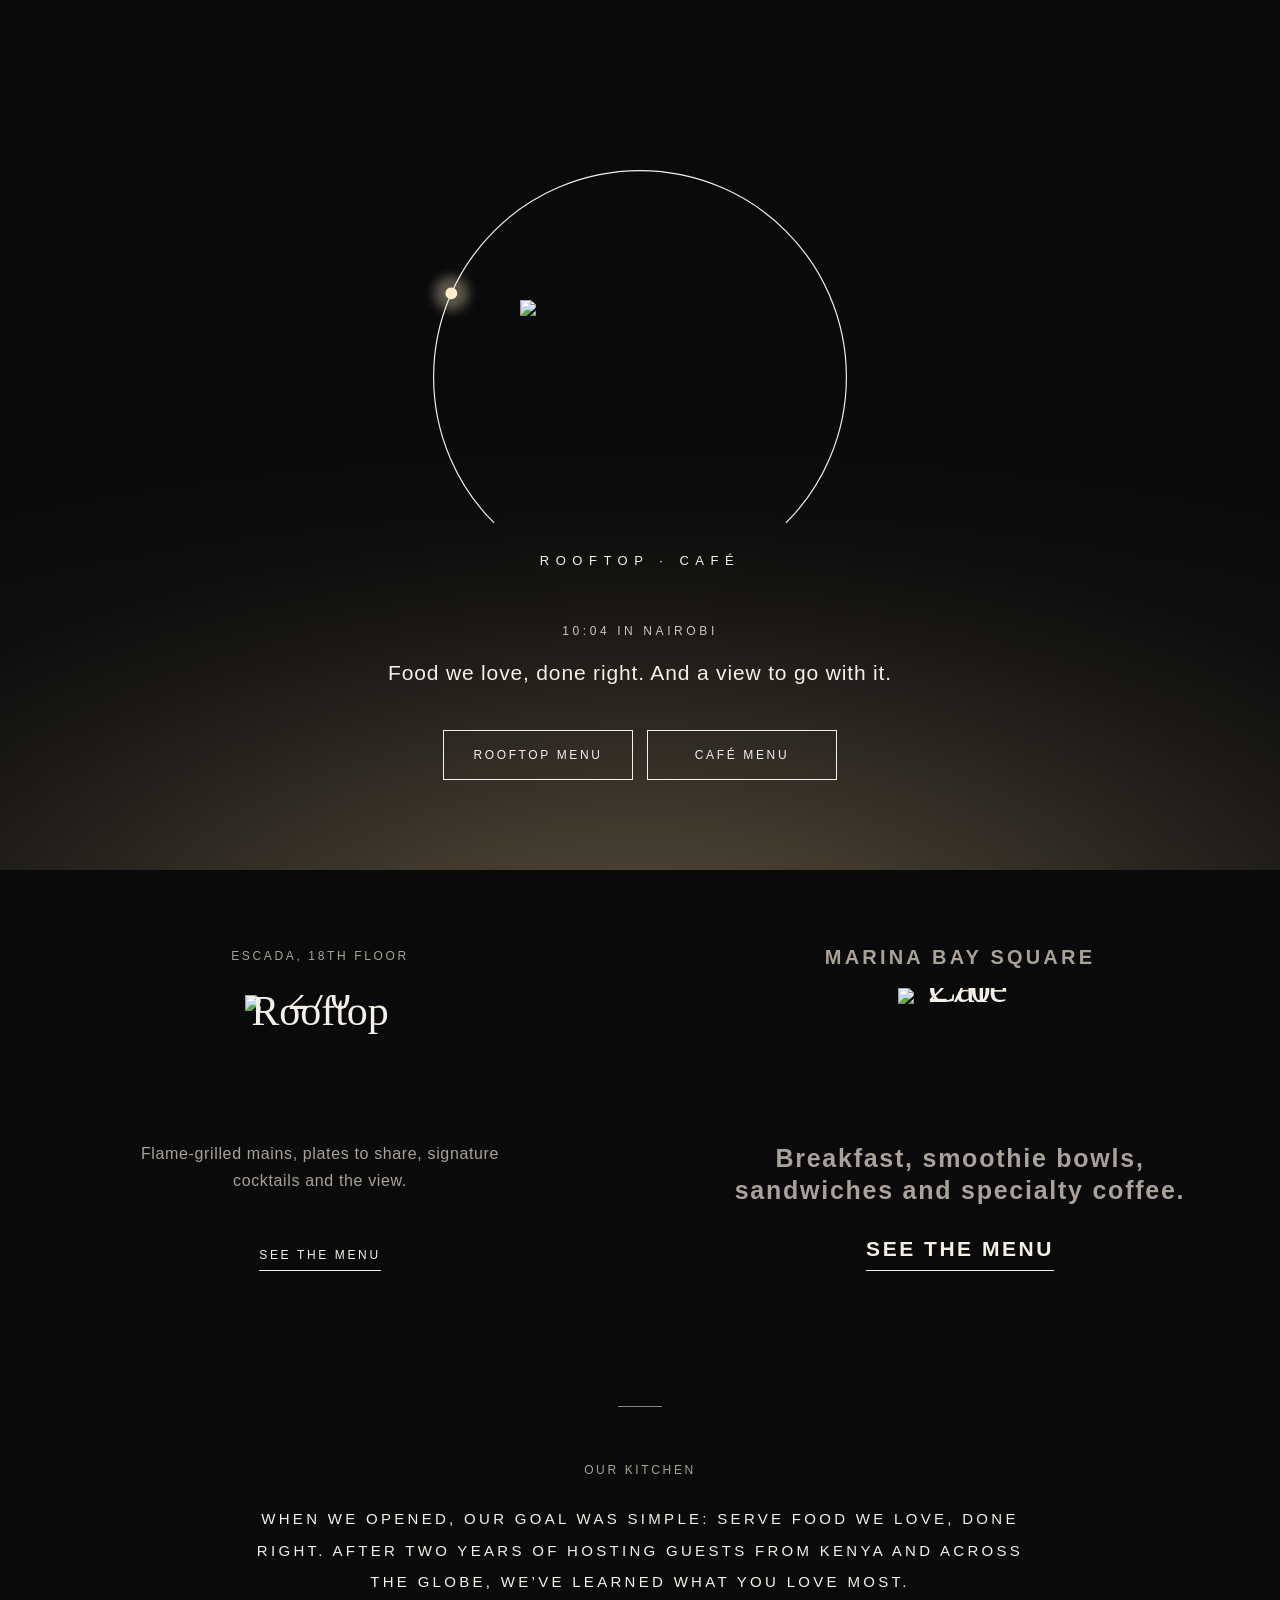
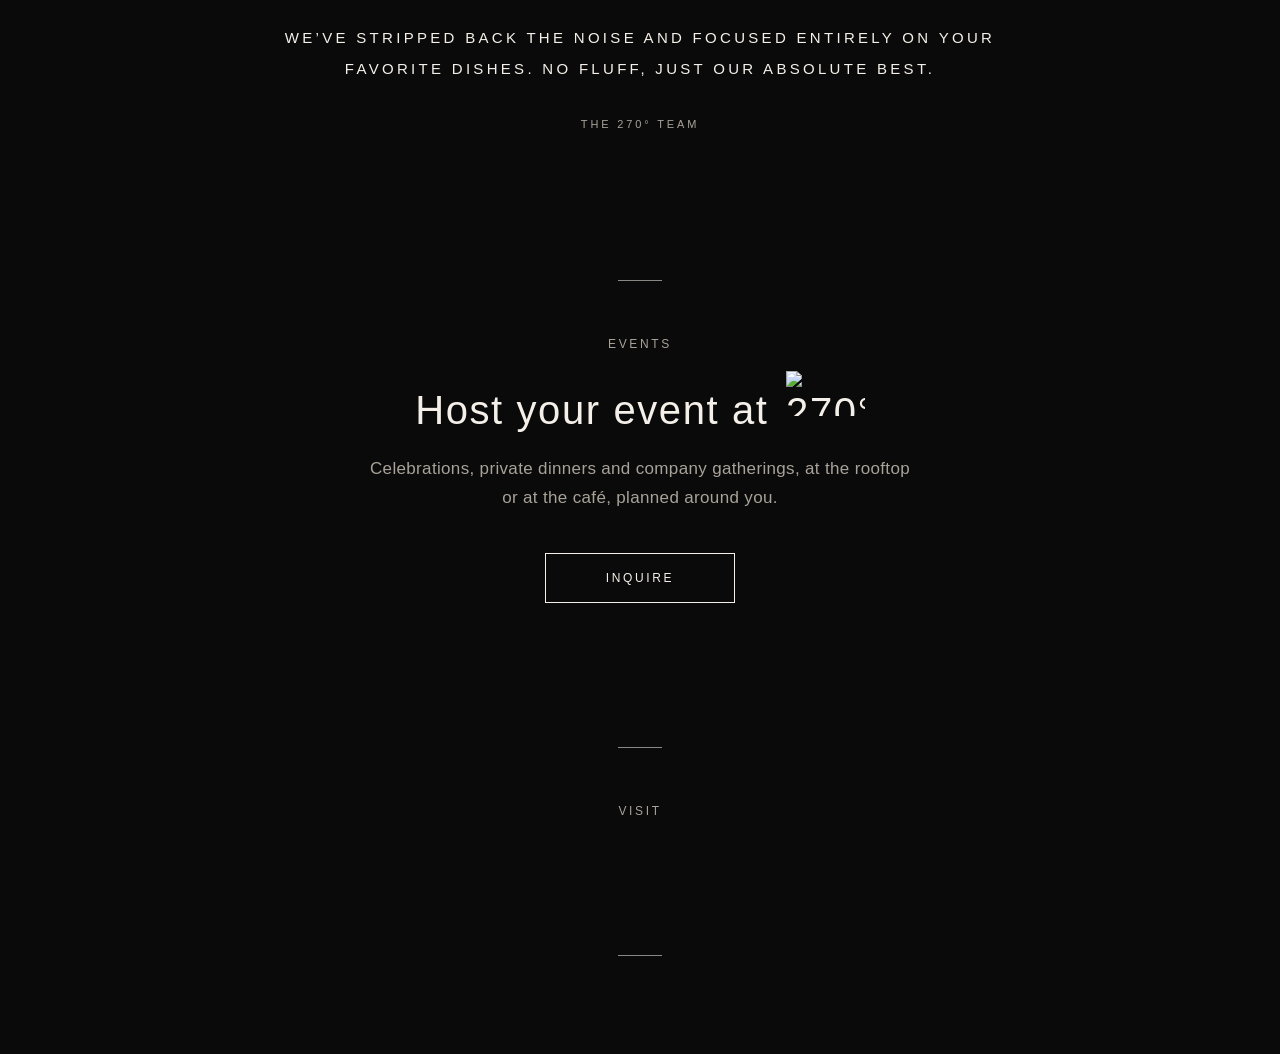
==== index.html @ ac8ba7f1 "Logos, hero with Nairobi daylight, tabbed menus, events page, venue fonts - real 270° logos in heade" ====
<!DOCTYPE html>
<html lang="en" data-root="">
<head>
<meta charset="utf-8">
<meta name="viewport" content="width=device-width, initial-scale=1">
<title>270° Rooftop & Café</title>
<meta name="description" content="270° Rooftop and 270° Café. Menus, reservations and how to find us.">
<meta name="theme-color" content="#0a0a0a">
<link rel="icon" href="assets/icon.png" type="image/png">
<link rel="apple-touch-icon" href="assets/icon.png">
<link rel="stylesheet" href="assets/style.css?v=221000">
</head>
<body>

<header data-header></header>

<main>
  <section class="hero" id="hero">
    <div class="sky" aria-hidden="true"></div>
    <div class="dial">
      <svg viewBox="0 0 400 400" aria-hidden="true">
        <circle class="arc" cx="200" cy="200" r="192" pathLength="360"/>
        <g class="sun" id="sun"><circle class="aura" cx="392" cy="200" r="78"/><circle class="halo" cx="392" cy="200" r="16"/><circle cx="392" cy="200" r="4.5"/></g>
      </svg>
      <h1 class="mark"><img src="assets/logo-mark.png?v=221000" alt="270°" width="950" height="540"></h1>
      <p class="rule">Rooftop · Café</p>
    </div>
    <p class="now" id="now"></p>
    <p class="lead">Food we love, done right. And a view to go with it.</p>
    <div class="actions">
      <a class="btn" href="rooftop/">Rooftop menu</a>
      <a class="btn" href="cafe/">Café menu</a>
    </div>
  </section>

  <div class="places">
    <a class="place" href="rooftop/">
      <p class="eyebrow">Escada, 18th floor</p>
      <h2 class="logo-h"><img src="assets/logo-rooftop.png?v=221000" alt="270° Rooftop" width="950" height="776"></h2>
      <p>Flame-grilled mains, plates to share, signature cocktails and the view.</p>
      <span class="more">See the menu</span>
    </a>
    <a class="place" href="cafe/">
      <p class="eyebrow">Marina Bay Square</p>
      <h2 class="logo-h"><img src="assets/logo-cafe.png?v=221000" alt="270° Café" width="766" height="815"></h2>
      <p>Breakfast, smoothie bowls, sandwiches and specialty coffee.</p>
      <span class="more">See the menu</span>
    </a>
  </div>

  <section class="block center story">
    <p class="eyebrow">Our kitchen</p>
    <p>When we opened, our goal was simple: serve food we love, done right. After two years of hosting guests from Kenya and across the globe, we’ve learned what you love most.</p>
    <p>We’ve stripped back the noise and focused entirely on your favorite dishes. No fluff, just our absolute best.</p>
    <p class="signoff">The 270° Team</p>
  </section>

  <section class="block center">
    <p class="eyebrow">Events</p>
    <h2 class="sans-h">Host your event at <img class="inline-mark" src="assets/logo-mark.png?v=221000" alt="270°" width="950" height="540"></h2>
    <p class="events-lead">Celebrations, private dinners and company gatherings, at the rooftop or at the café, planned around you.</p>
    <div class="actions"><a class="btn" href="events/">Inquire</a></div>
  </section>

  <section class="block center" id="visit">
    <p class="eyebrow">Visit</p>
    <div class="venues">
      <div class="venue" data-venue-info="rooftop"></div>
      <div class="venue" data-venue-info="cafe"></div>
    </div>
  </section>
</main>

<footer data-footer></footer>

<script src="assets/site.js?v=221000"></script>
<script>
/* The hero follows the time of day in Nairobi. The 270° arc is the day from 06:00 to 22:00:
   the dot sits where the day stands and the light changes with it. Once it has loaded you can play
   with it: move the mouse around the circle (or drag the dot on a phone) to turn the day forward
   and back. Leave it and it glides back to the real time. Try ?hour=18.5 to preview a time. */
(function () {
  var hero = document.getElementById("hero"), sun = document.getElementById("sun");
  var dial = hero.querySelector(".dial"), label = document.getElementById("now");
  var forced = (location.search.match(/[?&]hour=([\d.]+)/) || [])[1];
  var now = new Date(), real;
  if (forced) real = parseFloat(forced);
  else { var utc = now.getUTCHours() + now.getUTCMinutes() / 60; real = (utc + 3) % 24; }   // Nairobi is UTC+3 all year

  var START = 6, END = 22;
  /* hour, glow near the horizon (r,g,b,alpha), wider glow, colour of the dot */
  var SKY = [
    [6,    [246, 168, 118, 0.50], [196, 108, 132, 0.26], [255, 214, 170]],
    [9,    [240, 208, 150, 0.30], [170, 170, 170, 0.12], [255, 240, 205]],
    [15.5, [242, 200, 130, 0.32], [180, 160, 150, 0.13], [255, 236, 190]],
    [18.2, [244, 128, 56, 0.64],  [176, 58, 92, 0.36],   [255, 170, 100]],
    [20,   [128, 124, 118, 0.26], [76, 72, 70, 0.18],    [214, 208, 198]],
    [22,   [128, 124, 118, 0.26], [76, 72, 70, 0.18],    [214, 208, 198]]
  ];
  function mix(a, b, k) { return a.map(function (v, i) { return v + (b[i] - v) * k; }); }
  function rgba(c) { return "rgba(" + Math.round(c[0]) + "," + Math.round(c[1]) + "," + Math.round(c[2]) + "," + (c.length > 3 ? c[3].toFixed(3) : 1) + ")"; }

  function paint(h) {
    var inDay = h >= START && h <= END;
    var x = inDay ? h : END, i = 0;                      // before 06:00 and after 22:00 it is night
    while (i < SKY.length - 2 && x > SKY[i + 1][0]) i++;
    var k = (x - SKY[i][0]) / (SKY[i + 1][0] - SKY[i][0]);
    hero.style.setProperty("--glow-a", rgba(mix(SKY[i][1], SKY[i + 1][1], k)));
    hero.style.setProperty("--glow-b", rgba(mix(SKY[i][2], SKY[i + 1][2], k)));
    hero.style.setProperty("--sun", rgba(mix(SKY[i][3], SKY[i + 1][3], k)));
    var f = inDay ? (h - START) / (END - START) : 1;
    sun.style.transform = "rotate(" + (135 + 270 * f) + "deg)";
    var hh = Math.floor(h), mm = Math.floor((h - hh) * 60);
    label.textContent = (hh < 10 ? "0" : "") + hh + ":" + (mm < 10 ? "0" : "") + mm + " in Nairobi";
  }

  paint(real);
  sun.style.transform = "rotate(135deg)";               // start at the beginning of the arc, then travel
  var ready = false;
  setTimeout(function () { hero.classList.add("lit"); paint(real); }, 80);
  setTimeout(function () { ready = true; hero.classList.add("live"); }, 3000);   // playable once the arc has drawn itself

  /* Where on the arc is the pointer? 0 = start (lower left), 1 = end (lower right) */
  function along(x, y) {
    var r = dial.getBoundingClientRect();
    var deg = Math.atan2(y - (r.top + r.height / 2), x - (r.left + r.width / 2)) * 180 / Math.PI;
    var a = ((deg - 135) % 360 + 360) % 360;
    return a <= 270 ? a / 270 : (a < 315 ? 1 : 0);
  }
  /* The dot does not jump to the pointer: it eases towards it a little every frame,
     and the light and the clock move with it. */
  var home = real >= START && real <= END ? real : END;     // where the dot rests
  var cur = home, target = home, frame = null, playing = false;
  function tick() {
    cur += (target - cur) * 0.16;
    if (Math.abs(target - cur) < 0.003) cur = target;
    if (cur === target && !playing) paint(real);              // back home: show the real time again
    else paint(cur);
    frame = cur === target ? null : requestAnimationFrame(tick);
  }
  function glide(h) { target = h; if (!frame) frame = requestAnimationFrame(tick); }
  function play(x, y) { playing = true; glide(START + along(x, y) * (END - START)); }
  function rest() { playing = false; glide(home); }

  /* Mouse: anywhere over the hero */
  hero.addEventListener("mousemove", function (e) { if (ready) play(e.clientX, e.clientY); });
  hero.addEventListener("mouseleave", function () { if (ready) rest(); });

  /* Touch: only when the finger starts on the ring, so the page still scrolls everywhere else */
  var dragging = false;
  dial.addEventListener("touchstart", function (e) {
    if (!ready) return;
    var t = e.touches[0], r = dial.getBoundingClientRect();
    var d = Math.hypot(t.clientX - (r.left + r.width / 2), t.clientY - (r.top + r.height / 2));
    if (Math.abs(d - r.width * 0.48) > 34) return;
    dragging = true; e.preventDefault(); play(t.clientX, t.clientY);
  }, { passive: false });
  dial.addEventListener("touchmove", function (e) {
    if (!dragging) return;
    e.preventDefault(); play(e.touches[0].clientX, e.touches[0].clientY);
  }, { passive: false });
  ["touchend", "touchcancel"].forEach(function (n) {
    dial.addEventListener(n, function () { if (dragging) { dragging = false; setTimeout(rest, 1200); } });
  });

  /* Sections fade in as they come into view */
  if ("IntersectionObserver" in window && !matchMedia("(prefers-reduced-motion: reduce)").matches) {
    var io = new IntersectionObserver(function (es) {
      es.forEach(function (e) { if (e.isIntersecting) { e.target.classList.add("in"); io.unobserve(e.target); } });
    }, { rootMargin: "0px 0px -10% 0px" });
    Array.prototype.forEach.call(document.querySelectorAll(".place, .block"), function (n) { n.classList.add("reveal"); io.observe(n); });
  }
})();
</script>
</body>
</html>
---- assets/style.css ----
@font-face { font-family: "Cormorant"; src: url("fonts/cormorant.woff2") format("woff2"); font-weight: 400 500; font-style: normal; font-display: swap; }
@font-face { font-family: "Cormorant"; src: url("fonts/cormorant-italic.woff2") format("woff2"); font-weight: 400; font-style: italic; font-display: swap; }
@font-face { font-family: "Jost"; src: url("fonts/jost.woff2") format("woff2"); font-weight: 300 500; font-style: normal; font-display: swap; }

:root {
  --bg: #0a0a0a;
  --panel: #131312;
  --fg: #f4f0e9;
  --muted: #a8a299;
  --line: rgba(244, 240, 233, 0.18);
  --serif: "Cormorant", "Cormorant Garamond", Georgia, "Times New Roman", serif;
  /* Century Gothic is the 270° Rooftop house font. It shows where it is installed (most Windows PCs);
     everywhere else Jost stands in until a web licence and font file for Century Gothic are added. */
  --sans: "Century Gothic", "CenturyGothic", "Jost", "Avenir Next", "Helvetica Neue", Arial, sans-serif;
  --gutter: clamp(20px, 5vw, 56px);
  --measure: 720px;
}

* { box-sizing: border-box; margin: 0; padding: 0; }
html { scroll-behavior: smooth; -webkit-text-size-adjust: 100%; }
body {
  background: var(--bg); color: var(--fg);
  font-family: var(--serif); font-size: 19px; line-height: 1.5;
  min-height: 100vh; display: flex; flex-direction: column;
  -webkit-font-smoothing: antialiased;
}
body.locked { overflow: hidden; }
a { color: inherit; text-underline-offset: 4px; text-decoration-thickness: 1px; }
a:focus-visible, button:focus-visible { outline: 1px solid var(--fg); outline-offset: 4px; }
main { flex: 1; }

/* Small caps labels */
.eyebrow, .tabs a, nav a, .btn, h3, .fine, .price-note {
  font-family: var(--sans); text-transform: uppercase; letter-spacing: 0.22em; font-weight: 400;
}

/* Header */
[data-header] {
  display: flex; align-items: center; justify-content: space-between; gap: 16px;
  padding: 18px var(--gutter); border-bottom: 1px solid var(--line);
}
.wordmark { font-family: var(--sans); font-weight: 300; font-size: 30px; letter-spacing: 0.02em; text-decoration: none; line-height: 1; }
[data-header] nav { display: flex; align-items: center; gap: clamp(14px, 4vw, 32px); }
[data-header] nav a { font-size: 12px; text-decoration: none; padding: 8px 0; }
[data-header] nav a:hover { text-decoration: underline; }
[data-header] nav a.nav-cta { border: 1px solid var(--fg); padding: 8px 14px; }
[data-header] nav a.nav-cta:hover { background: var(--fg); color: var(--bg); text-decoration: none; }

/* Hero */
.hero { text-align: center; padding: clamp(64px, 14vh, 150px) var(--gutter) clamp(56px, 10vh, 110px); }
.hero .mark { font-family: var(--sans); font-weight: 300; font-size: clamp(96px, 26vw, 220px); line-height: 0.95; letter-spacing: -0.01em; }
.hero .rule { display: flex; align-items: center; justify-content: center; gap: 18px; margin-top: 18px; font-family: var(--sans); font-size: clamp(12px, 3.2vw, 15px); letter-spacing: 0.5em; text-transform: uppercase; }
.hero .rule::before, .hero .rule::after { content: ""; width: clamp(28px, 8vw, 64px); height: 1px; background: var(--fg); }
.hero .rule span { padding-left: 0.5em; }
.hero p.lead { font-style: italic; font-size: clamp(22px, 5vw, 28px); margin: 40px auto 0; max-width: 22em; }
.actions { display: flex; flex-wrap: wrap; justify-content: center; gap: 14px; margin-top: 40px; }

.btn {
  display: inline-block; font-size: 12px; text-decoration: none; cursor: pointer;
  border: 1px solid var(--fg); background: transparent; color: var(--fg);
  padding: 15px 26px; min-width: 190px; text-align: center;
}
.btn:hover { background: var(--fg); color: var(--bg); }

/* Blocks */
.block { padding: clamp(48px, 9vh, 96px) var(--gutter); border-top: 1px solid var(--line); }
.block > * { max-width: var(--measure); margin-left: auto; margin-right: auto; }
.block.center { text-align: center; }
.eyebrow { font-size: 12px; color: var(--muted); margin-bottom: 18px; }
h1, h2 { font-weight: 400; line-height: 1.15; }
h2 { font-size: clamp(30px, 7vw, 42px); margin-bottom: 20px; }
.block p + p { margin-top: 16px; }
.signoff { font-style: italic; color: var(--muted); }

/* Two places */
.places { display: grid; gap: 1px; background: var(--line); border-top: 1px solid var(--line); }
@media (min-width: 760px) { .places { grid-template-columns: 1fr 1fr; } }
.place { background: var(--bg); padding: clamp(40px, 8vh, 80px) var(--gutter); text-align: center; text-decoration: none; display: block; }
.place:hover { background: var(--panel); }
.place h2 { margin-bottom: 10px; }
.place p { color: var(--muted); max-width: 26em; margin: 0 auto 26px; }
.place .more { font-family: var(--sans); font-size: 12px; letter-spacing: 0.22em; text-transform: uppercase; border-bottom: 1px solid var(--fg); padding-bottom: 6px; }

/* Visit */
.venues { display: grid; gap: 56px; max-width: 900px !important; }
@media (min-width: 760px) { .venues { grid-template-columns: 1fr 1fr; gap: 40px; } }
.venue h2 { font-size: clamp(28px, 6vw, 34px); margin-bottom: 16px; }
.fact { white-space: pre-line; }
.fact + .fact { margin-top: 10px !important; }
.fact.hours { color: var(--muted); }
.venue { display: flex; flex-direction: column; }
.venue .actions { flex-direction: column; align-items: center; justify-content: flex-end; flex: 1; margin-top: 0; padding-top: 26px; }
.venue .btn { width: 270px; max-width: 100%; }
.btn.solid { background: var(--fg); color: var(--bg); }
.btn.solid:hover { background: transparent; color: var(--fg); }
.venue-line { margin-top: 26px; font-size: 17px; color: var(--muted); }
.venue-line .fact + .fact { margin-top: 2px !important; }
.venue-line .actions { margin-top: 22px; }
.venue-line .btn { min-width: 0; padding: 12px 20px; }
.call-label { margin: 22px 0 8px !important; }
.call { margin-top: 4px !important; }
.call span { color: var(--muted); }
.foot-links { display: flex; flex-wrap: wrap; justify-content: center; gap: 8px 28px; margin-bottom: 16px; }

.facts { display: grid; gap: 34px; margin-top: 34px; }
@media (min-width: 760px) { .facts { grid-template-columns: repeat(auto-fit, minmax(200px, 1fr)); } }
.facts h3 { font-size: 12px; color: var(--muted); margin-bottom: 10px; }
.facts p { margin: 0; }
.social { display: flex; flex-wrap: wrap; justify-content: center; gap: 14px; margin-top: 28px; }

/* Menu page */
.menu-head { text-align: center; padding: clamp(40px, 8vh, 80px) var(--gutter) clamp(24px, 4vh, 40px); }
.menu-head .eyebrow { margin-bottom: 12px; }
.menu-head h1 { font-size: clamp(40px, 10vw, 64px); }
.menu-head .switch { margin-top: 18px; font-family: var(--sans); font-size: 12px; letter-spacing: 0.22em; text-transform: uppercase; color: var(--muted); }

.tabs {
  position: sticky; top: 0; z-index: 5; background: var(--bg);
  display: flex; gap: 26px; overflow-x: auto; white-space: nowrap; scrollbar-width: none;
  padding: 0 var(--gutter); border-top: 1px solid var(--line); border-bottom: 1px solid var(--line);
}
.tabs::-webkit-scrollbar { display: none; }
@media (min-width: 760px) { .tabs { justify-content: center; } }
.tabs a { font-size: 12px; text-decoration: none; color: var(--muted); padding: 17px 0 15px; border-bottom: 1px solid transparent; flex: none; }
.tabs a.on, .tabs a:hover { color: var(--fg); border-bottom-color: var(--fg); }

.menu-intro { max-width: 34em; margin: 40px auto 0; padding: 0 var(--gutter); text-align: center; font-style: italic; color: var(--muted); }
.sections { max-width: var(--measure); margin: 0 auto; padding: 0 var(--gutter) 40px; }
.menu-section { padding-top: 56px; scroll-margin-top: 44px; }
.menu-section h2 { text-align: center; font-family: var(--sans); font-weight: 400; font-size: clamp(20px, 5vw, 24px); letter-spacing: 0.32em; text-transform: uppercase; padding-bottom: 18px; margin-bottom: 0; border-bottom: 1px solid var(--line); }
.menu-section .subtitle { text-align: center; font-style: italic; color: var(--muted); margin-top: 14px; }
.menu-section h3 { font-size: 12px; color: var(--muted); margin: 38px 0 0; padding-bottom: 12px; border-bottom: 1px solid var(--line); }
.menu-section h3 + .subtitle { text-align: left; }

.items { list-style: none; }
.item { padding: 20px 0; border-bottom: 1px solid rgba(244, 240, 233, 0.08); }
.item:last-child { border-bottom: 0; }
.item-head { display: flex; align-items: baseline; justify-content: space-between; gap: 18px; }
.item h4 { font-weight: 500; font-size: 22px; line-height: 1.25; }
.price { font-family: var(--sans); font-weight: 400; font-size: 16px; letter-spacing: 0.04em; white-space: nowrap; font-variant-numeric: tabular-nums; }
.desc { color: var(--muted); font-style: italic; margin-top: 4px; max-width: 34em; }
.option { display: flex; justify-content: space-between; gap: 18px; margin-top: 8px; padding-left: 16px; border-left: 1px solid var(--line); color: var(--muted); }
.item-note { font-family: var(--sans); font-size: 14px; letter-spacing: 0.04em; color: var(--muted); margin-top: 8px; }
.menu-notes { text-align: center; color: var(--muted); font-family: var(--sans); font-size: 13px; letter-spacing: 0.08em; padding: 8px var(--gutter) 64px; }
.menu-notes p + p { margin-top: 6px; }

/* Footer */
[data-footer] { border-top: 1px solid var(--line); padding: 36px var(--gutter) 44px; text-align: center; color: var(--muted); font-size: 17px; }
[data-footer] p + p { margin-top: 10px; }
.fine { font-size: 11px; letter-spacing: 0.16em; }

/* Note for guests in the building */
.notice { position: fixed; inset: 0; z-index: 20; background: rgba(0, 0, 0, 0.78); display: flex; align-items: center; justify-content: center; padding: 20px; }
.notice-card { background: var(--bg); border: 1px solid var(--fg); max-width: 460px; width: 100%; padding: clamp(28px, 7vw, 44px); text-align: center; max-height: 100%; overflow-y: auto; }
.notice-card h2 { font-size: clamp(26px, 6.5vw, 32px); margin-bottom: 16px; }
.notice-card p + p { margin-top: 14px; }
.notice-card .btn { margin-top: 28px; }

[hidden] { display: none !important; }
@media (prefers-reduced-motion: reduce) { html { scroll-behavior: auto; } }

/* Home hero: the 270° arc and the Nairobi sky */
.hero { position: relative; overflow: hidden; isolation: isolate; }
.hero[data-mood="dawn"]   { --glow-a: rgba(244, 170, 120, 0.34); --glow-b: rgba(190, 110, 130, 0.16); --sun: #ffd9b0; }
.hero[data-mood="day"]    { --glow-a: rgba(236, 214, 170, 0.16); --glow-b: rgba(150, 170, 190, 0.08); --sun: #fff3d6; }
.hero[data-mood="sunset"] { --glow-a: rgba(240, 130, 60, 0.46);  --glow-b: rgba(170, 60, 90, 0.24);   --sun: #ffb070; }
.hero[data-mood="night"]  { --glow-a: rgba(120, 118, 114, 0.20); --glow-b: rgba(70, 68, 66, 0.14);    --sun: #cfcac2; }
.sky {
  position: absolute; inset: 0; z-index: -1; opacity: 0; transition: opacity 2.6s ease;
  background:
    radial-gradient(90% 55% at 50% 108%, var(--glow-a, transparent), transparent 70%),
    radial-gradient(140% 80% at 50% 120%, var(--glow-b, transparent), transparent 75%);
}
.hero.lit .sky { opacity: 1; animation: breathe 9s ease-in-out 2.6s infinite alternate; }
@keyframes breathe { from { opacity: 1; } to { opacity: 0.72; } }

.dial { position: relative; width: min(80vw, 430px); aspect-ratio: 1; margin: 0 auto; display: grid; place-items: center; }
.dial svg { position: absolute; inset: 0; width: 100%; height: 100%; overflow: visible; }
.arc {
  fill: none; stroke: var(--fg); stroke-width: 1.1;
  transform-origin: 200px 200px; transform: rotate(135deg);
  stroke-dasharray: 0 360; transition: stroke-dasharray 2.4s cubic-bezier(.65, 0, .2, 1);
}
.hero.lit .arc { stroke-dasharray: 270 360; }
.sun { transform-origin: 200px 200px; transform: rotate(135deg); transition: transform 2.8s cubic-bezier(.65, 0, .2, 1), opacity 1s ease; opacity: 0; fill: var(--sun, var(--fg)); }
.hero.lit .sun { opacity: 1; }
.sun .halo { opacity: 0.22; filter: blur(5px); }
.hero .dial .mark { font-size: clamp(76px, 25vw, 136px); line-height: 1; padding-left: 0.08em; opacity: 0; transform: translateY(10px); transition: opacity 1.4s ease .5s, transform 1.4s ease .5s; }
.hero.lit .dial .mark { opacity: 1; transform: none; }
.hero .dial .rule { position: absolute; left: 0; right: 0; bottom: 5%; margin: 0; gap: 0; font-size: clamp(10px, 2.9vw, 13px); opacity: 0; transition: opacity 1.4s ease 1.5s; }
.hero .dial .rule::before, .hero .dial .rule::after { display: none; }
.hero.lit .dial .rule { opacity: 1; }
.hero p.lead, .hero .actions, .now { opacity: 0; transition: opacity 1.4s ease 1.9s; }
.hero.lit p.lead, .hero.lit .actions { opacity: 1; }
.hero.lit .now { opacity: 1; }
.now { margin-top: 44px; font-family: var(--sans); font-size: 11px; letter-spacing: 0.3em; text-transform: uppercase; color: var(--muted); }

.reveal { opacity: 0; transform: translateY(18px); transition: opacity 1s ease, transform 1s ease; }
.reveal.in { opacity: 1; transform: none; }
@media (prefers-reduced-motion: reduce) {
  .arc, .sun, .sky, .hero .dial .mark, .hero .dial .rule, .hero p.lead, .hero .actions, .now { transition: none; animation: none !important; }
}

/* Real logos */
.wordmark { display: block; }
.wordmark img { display: block; height: 30px; width: auto; }
.hero .dial .mark { font-size: 0; padding: 0; width: 56%; margin-top: -4%; }
.hero .dial .mark img { display: block; width: 100%; height: auto; }
.logo-h { margin: 0 auto 22px !important; line-height: 0; }
.logo-h img { height: auto; }
.place .logo-h img { width: clamp(120px, 34vw, 150px); }
.place .logo-h img[src*="cafe"] { width: clamp(100px, 28vw, 124px); }
.menu-head .logo-h img { width: clamp(140px, 40vw, 180px); }
.menu-head .logo-h img[src*="cafe"] { width: clamp(116px, 33vw, 148px); }

/* Hero line in the house sans (Century Gothic, Jost as stand-in) */
.hero p.lead { font-family: var(--sans); font-style: normal; font-weight: 300; font-size: clamp(16px, 4.2vw, 21px); letter-spacing: 0.04em; line-height: 1.6; max-width: 30em; }

/* No italic script anywhere: these lines use the house sans, upright and light */
.signoff, .menu-intro, .menu-section .subtitle, .desc {
  font-family: var(--sans); font-style: normal; font-weight: 300; letter-spacing: 0.02em;
}
.desc { font-size: 15.5px; line-height: 1.55; margin-top: 6px; }
.menu-intro { font-size: 16px; line-height: 1.7; }
.menu-section .subtitle, .signoff { font-size: 15px; }

/* Very narrow phones */
@media (max-width: 359px) {
  [data-header] nav { gap: 12px; }
  [data-header] nav a { font-size: 11px; letter-spacing: 0.14em; }
  [data-header] nav a.nav-cta { padding: 7px 10px; }
}

/* Side note under the venue details on the menu pages */
.side-note { font-family: var(--sans); font-weight: 300; font-size: 14px; letter-spacing: 0.03em; line-height: 1.6; color: var(--muted); max-width: 30em; margin: 22px auto 0; padding-top: 18px; border-top: 1px solid var(--line); }

/* Story text on the home page in the house sans */
.story p:not(.eyebrow) { font-family: var(--sans); font-weight: 300; font-size: 17px; line-height: 1.75; letter-spacing: 0.02em; }
.story p.signoff { font-size: 15px; }

/* Café: the hand-drawn font from the café logo and printed menu (Amatic SC) */
@font-face { font-family: "Amatic SC"; src: url("fonts/amatic.woff2") format("woff2"); font-weight: 400; font-style: normal; font-display: swap; }
@font-face { font-family: "Amatic SC"; src: url("fonts/amatic-bold.woff2") format("woff2"); font-weight: 700; font-style: normal; font-display: swap; }
html[data-venue="cafe"] { --hand: "Amatic SC", "Jost", sans-serif; }
html[data-venue="cafe"] .eyebrow,
html[data-venue="cafe"] [data-header] nav a,
html[data-venue="cafe"] .btn,
html[data-venue="cafe"] .tabs a,
html[data-venue="cafe"] .menu-section h2,
html[data-venue="cafe"] .item h4,
html[data-venue="cafe"] .price { font-family: var(--hand); font-weight: 700; }
html[data-venue="cafe"] .eyebrow { font-size: 21px; letter-spacing: 0.18em; }
html[data-venue="cafe"] [data-header] nav a { font-size: 21px; letter-spacing: 0.12em; padding: 4px 0; }
html[data-venue="cafe"] [data-header] nav a.nav-cta { padding: 3px 14px; }
html[data-venue="cafe"] .btn { font-size: 21px; letter-spacing: 0.12em; padding: 9px 20px; }
html[data-venue="cafe"] .tabs a { font-size: 22px; letter-spacing: 0.1em; padding: 10px 0 9px; }
html[data-venue="cafe"] .menu-section h2 { font-size: clamp(38px, 10vw, 46px); letter-spacing: 0.12em; line-height: 1.1; padding-bottom: 12px; }
html[data-venue="cafe"] .item h4 { font-size: 30px; letter-spacing: 0.05em; line-height: 1.15; }
html[data-venue="cafe"] .price { font-size: 28px; letter-spacing: 0.04em; }
@media (max-width: 359px) {
  html[data-venue="cafe"] [data-header] nav a { font-size: 19px; letter-spacing: 0.08em; }
}

/* Logos as titles in the Visit section */
.venue .logo-h { min-height: 124px; display: flex; align-items: flex-end; justify-content: center; margin-bottom: 26px !important; }
.venue .logo-h img { width: 140px; }
.venue .logo-h img[src*="cafe"] { width: 116px; }
.venue .logo-h { min-height: 86px; margin-bottom: 22px !important; }
.venue .logo-h img { width: 96px; }
.venue .logo-h img[src*="cafe"] { width: 80px; }

/* Header on phones: logo on top, links in a row below */
@media (max-width: 519px) {
  [data-header] { flex-wrap: wrap; justify-content: center; row-gap: 12px; padding-top: 16px; padding-bottom: 12px; }
  [data-header] nav { width: 100%; justify-content: space-between; gap: 8px; }
}

/* Events page */
.events-head h1, .sans-h { font-family: var(--sans); font-weight: 300; font-size: clamp(26px, 6.4vw, 40px); letter-spacing: 0.04em; line-height: 1.25; }
.events-lead { font-family: var(--sans); font-weight: 300; font-size: 17px; line-height: 1.7; letter-spacing: 0.02em; color: var(--muted); max-width: 32em; margin: 18px auto 0; }
.events-head .btn { margin-top: 30px; }
.events-head { padding-bottom: clamp(48px, 9vh, 88px); }
.center-text { text-align: center; }
.points { display: grid; gap: 40px; max-width: 980px !important; }
@media (min-width: 760px) { .points { grid-template-columns: repeat(3, 1fr); gap: 48px; } }
.points h3 { font-size: 12px; color: var(--fg); margin-bottom: 14px; padding-bottom: 14px; border-bottom: 1px solid var(--line); }
.points p { font-family: var(--sans); font-weight: 300; font-size: 16px; line-height: 1.7; letter-spacing: 0.02em; color: var(--muted); }
#inquire h2 { font-family: var(--sans); font-weight: 300; font-size: clamp(24px, 6vw, 32px); letter-spacing: 0.04em; }

.form { display: grid; gap: 22px 28px; margin-top: 40px; }
@media (min-width: 640px) { .form { grid-template-columns: 1fr 1fr; } .form .wide { grid-column: 1 / -1; } }
.field label { display: block; font-family: var(--sans); font-size: 11px; letter-spacing: 0.22em; text-transform: uppercase; color: var(--muted); margin-bottom: 8px; }
.field input, .field select, .field textarea {
  width: 100%; font: 300 17px/1.4 var(--sans); letter-spacing: 0.02em; color: var(--fg);
  background: transparent; border: 1px solid var(--line); border-radius: 0; padding: 13px 14px;
  -webkit-appearance: none; appearance: none; color-scheme: dark;
}
.field select { background-image: linear-gradient(45deg, transparent 50%, var(--fg) 50%), linear-gradient(135deg, var(--fg) 50%, transparent 50%); background-position: calc(100% - 20px) 55%, calc(100% - 14px) 55%; background-size: 6px 6px; background-repeat: no-repeat; padding-right: 40px; }
.field select option { background: var(--bg); color: var(--fg); }
.field textarea { resize: vertical; min-height: 130px; }
.field input::placeholder { color: rgba(244, 240, 233, 0.32); }
.field input:focus, .field select:focus, .field textarea:focus { outline: none; border-color: var(--fg); }
.field .bad { border-color: #e0a08a; }
.form-actions { display: flex; flex-wrap: wrap; gap: 14px; margin-top: 6px; }
.form-error { font-family: var(--sans); font-size: 15px; color: #e8b3a0; }
.form-hint { font-family: var(--sans); font-weight: 300; font-size: 13.5px; letter-spacing: 0.03em; color: var(--muted); }

/* Header fixed at the top of every page */
[data-header] { position: sticky; top: 0; z-index: 10; background: rgba(10, 10, 10, 0.94); -webkit-backdrop-filter: blur(10px); backdrop-filter: blur(10px); }
.tabs { top: var(--header-h, 73px); }
.menu-section { scroll-margin-top: calc(var(--header-h, 73px) + 52px); }
#inquire, #visit { scroll-margin-top: var(--header-h, 73px); }
@media (max-width: 519px) {
  [data-header] { row-gap: 6px; padding-top: 10px; padding-bottom: 8px; }
  [data-header] .wordmark img { height: 24px; }
  [data-header] nav a { padding: 6px 0; }
  [data-header] nav a.nav-cta { padding: 6px 12px; }
}

/* Venue cards: logos share a baseline and the "See the menu" links sit on one line */
.place { display: flex; flex-direction: column; align-items: center; }
.place .logo-h { min-height: 136px; display: flex; align-items: flex-end; justify-content: center; }
.place p:not(.eyebrow) { margin-bottom: 26px; }
.place .more { margin-top: auto; }

/* "270°" inside a headline, drawn as the logo */
.inline-mark { display: inline-block; height: 1.12em; width: auto; vertical-align: -0.06em; margin-left: 0.12em; }

/* No line under the navigation: the header simply floats over the page */
[data-header] { border-bottom: 0; background: rgba(10, 10, 10, 0.88); }
.tabs { border-top: 0; }

/* Rooftop menu: everything in the house sans (Century Gothic, Jost as stand-in) */
html[data-venue="rooftop"] body { font-family: var(--sans); font-weight: 300; letter-spacing: 0.02em; }
html[data-venue="rooftop"] .item h4 { font-family: var(--sans); font-weight: 400; font-size: 18px; letter-spacing: 0.06em; line-height: 1.35; }
html[data-venue="rooftop"] .venue-line { font-size: 15px; line-height: 1.6; }
html[data-venue="rooftop"] .option { font-size: 15.5px; }
html[data-venue="rooftop"] [data-footer] { font-size: 15px; }

/* Menu as tabs: one section shown at a time */
.menu-section { padding-top: 44px; animation: tab-in .45s ease; }
@keyframes tab-in { from { opacity: 0; transform: translateY(8px); } to { opacity: 1; transform: none; } }
.sections { min-height: 46vh; }
.tabs a { cursor: pointer; }
@media (prefers-reduced-motion: reduce) { .menu-section { animation: none; } }

/* Playing with the circle: the dot follows the pointer quickly, then glides back */
.hero.playing .sun { transition: transform .18s ease-out, opacity 1s ease; }
.hero.playing .sky { animation: none; opacity: 1; }
.sun circle:not(.halo) { r: 5.5px; }
.hero .dial { cursor: default; }

/* Section intro sits inside its tab, above the section title */
.menu-section > .menu-intro { margin: 0 auto 34px; padding: 0; }

/* Time in Nairobi sits right under the circle, above the hero line */
.now { margin-top: 30px; font-size: 12px; color: var(--fg); opacity: 0; }
.hero.lit .now { opacity: 0.8; }
.hero p.lead { margin-top: 16px; }

/* A little more light: a taller horizon glow and a soft aura that travels with the sun */
.sky {
  background:
    radial-gradient(95% 70% at 50% 110%, var(--glow-a, transparent), transparent 72%),
    radial-gradient(150% 100% at 50% 125%, var(--glow-b, transparent), transparent 78%);
}
.sun .aura { opacity: 0.20; filter: blur(34px); }
.sun .halo { opacity: 0.34; }
@keyframes breathe { from { opacity: 1; } to { opacity: 0.8; } }

/* Light as before (same size and place), only with a gentler edge: it thins out in steps instead of ending in a band */
.sky {
  background:
    radial-gradient(95% 70% at 50% 110%,
      color-mix(in srgb, var(--glow-a, transparent) 90%, transparent) 0%,
      color-mix(in srgb, var(--glow-a, transparent) 62%, transparent) 22%,
      color-mix(in srgb, var(--glow-a, transparent) 34%, transparent) 42%,
      color-mix(in srgb, var(--glow-a, transparent) 13%, transparent) 58%,
      transparent 74%),
    radial-gradient(150% 100% at 50% 125%,
      var(--glow-b, transparent) 0%,
      color-mix(in srgb, var(--glow-b, transparent) 45%, transparent) 45%,
      transparent 78%);
  -webkit-mask-image: none; mask-image: none;
}

/* Once loaded, the dot is moved frame by frame from the script, so no CSS easing on top */
.hero.live .sun, .hero.playing .sun { transition: opacity 1s ease; }
.hero.live .sky { animation: none; opacity: 1; }

/* No full-width lines between sections: space separates them, a short centred rule marks each start */
.block, .places, [data-footer] { border-top: 0; }
.places { background: transparent; gap: 0; }
.place { background: transparent; }
.place:hover { background: transparent; }
.place:hover .more { border-bottom-color: transparent; }
.block::before, [data-footer]::before {
  content: ""; display: block; width: 44px; height: 1px; background: var(--fg); opacity: 0.55;
  margin: 0 auto clamp(34px, 6vh, 56px);
}
.events-head + .block::before { display: none; }
.block { padding-top: clamp(36px, 7vh, 72px); padding-bottom: clamp(48px, 9vh, 96px); }

/* Story as a statement: larger type */
.story > * { max-width: 900px; }
.story p:not(.eyebrow) { font-size: clamp(20px, 2.7vw, 30px); line-height: 1.5; letter-spacing: 0.01em; }
.story p + p { margin-top: 1em; }
.story p.signoff { font-size: 15px; letter-spacing: 0.06em; margin-top: 2.2em; }

/* Story: small, fine capitals with air between the letters */
.story > * { max-width: 780px; }
.story p:not(.eyebrow) { font-size: clamp(12.5px, 1.35vw, 15px); font-weight: 300; text-transform: uppercase; letter-spacing: 0.22em; line-height: 2.1; }
.story p + p { margin-top: 1.6em; }
.story p.signoff { font-size: 11px; letter-spacing: 0.26em; margin-top: 2.6em; }

/* Visit: both columns share the same rows, so address, hours, phone and buttons line up */
.venues { row-gap: 0; }
.venue { display: grid; grid-row: span 5; grid-template-rows: subgrid; justify-items: center; align-items: start; }
.venue .actions { align-self: end; flex: none; }
@media (max-width: 759px) { .venue + .venue { margin-top: 64px; } }

/* Each venue in its own font: rooftop in the house sans, café in the hand-drawn café font */
[data-venue-info="rooftop"] .fact, .place[href^="rooftop"] p:not(.eyebrow) {
  font-family: var(--sans); font-weight: 300; font-size: 16px; letter-spacing: 0.04em; line-height: 1.7;
}
[data-venue-info="cafe"] .fact, .place[href^="cafe"] p:not(.eyebrow) {
  font-family: "Amatic SC", var(--sans); font-weight: 700; font-size: 25px; letter-spacing: 0.07em; line-height: 1.3;
}
[data-venue-info="cafe"] .btn, .place[href^="cafe"] .more, .place[href^="cafe"] .eyebrow {
  font-family: "Amatic SC", var(--sans); font-weight: 700; font-size: 21px; letter-spacing: 0.12em;
}
[data-venue-info="cafe"] .btn { padding: 9px 20px; }
.place[href^="cafe"] .eyebrow { font-size: 20px; letter-spacing: 0.16em; }
.venue-line[data-venue-info="cafe"] .fact { font-size: 23px; }
.venue-line[data-venue-info="rooftop"] .fact { font-size: 15px; }
.place .eyebrow { min-height: 28px; display: flex; align-items: center; margin-bottom: 12px; }
.venue .btn { height: 50px; padding-top: 0; padding-bottom: 0; display: inline-flex; align-items: center; justify-content: center; }

/* Events page while the form has no destination: phone numbers instead */
.inquire-call { text-align: center; margin-top: 10px; }
.inquire-call .call { font-family: var(--sans); font-weight: 300; font-size: 18px; letter-spacing: 0.04em; margin-top: 14px !important; }
.inquire-call .events-lead { margin-bottom: 26px; }
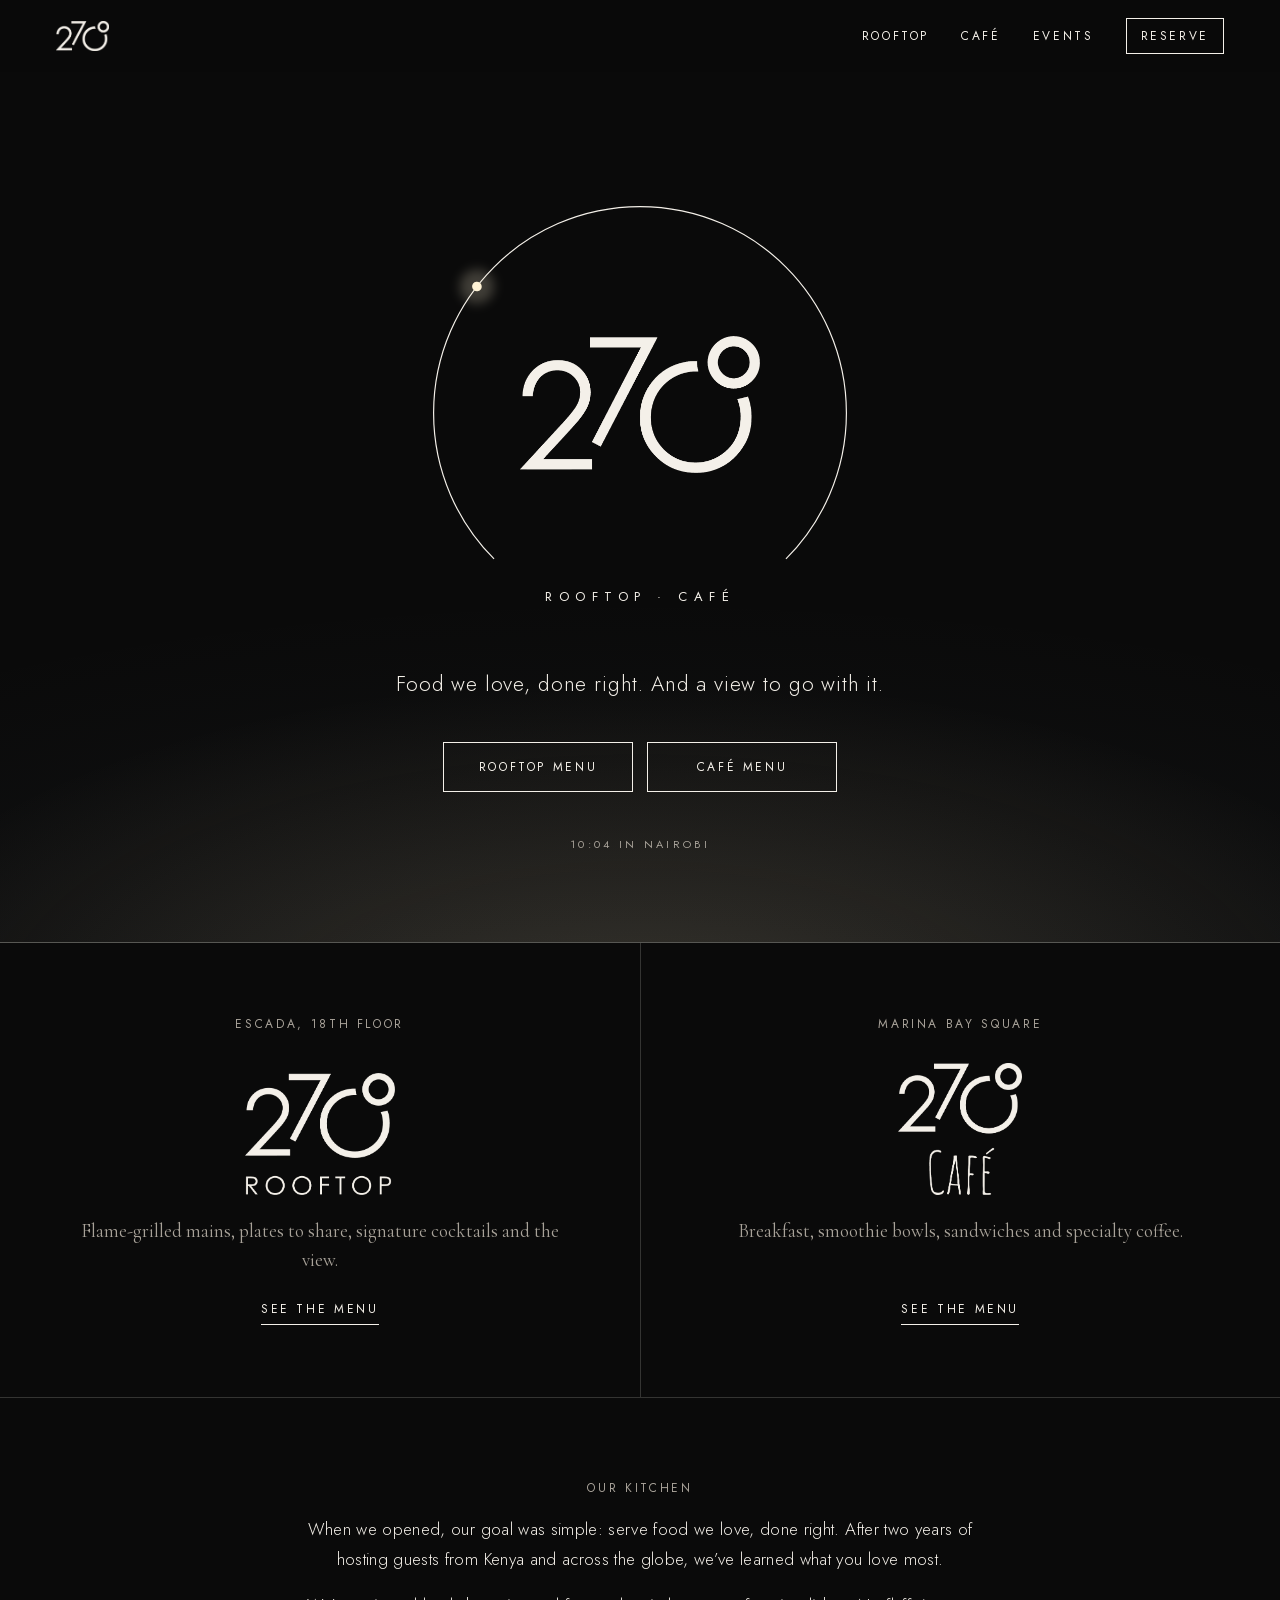
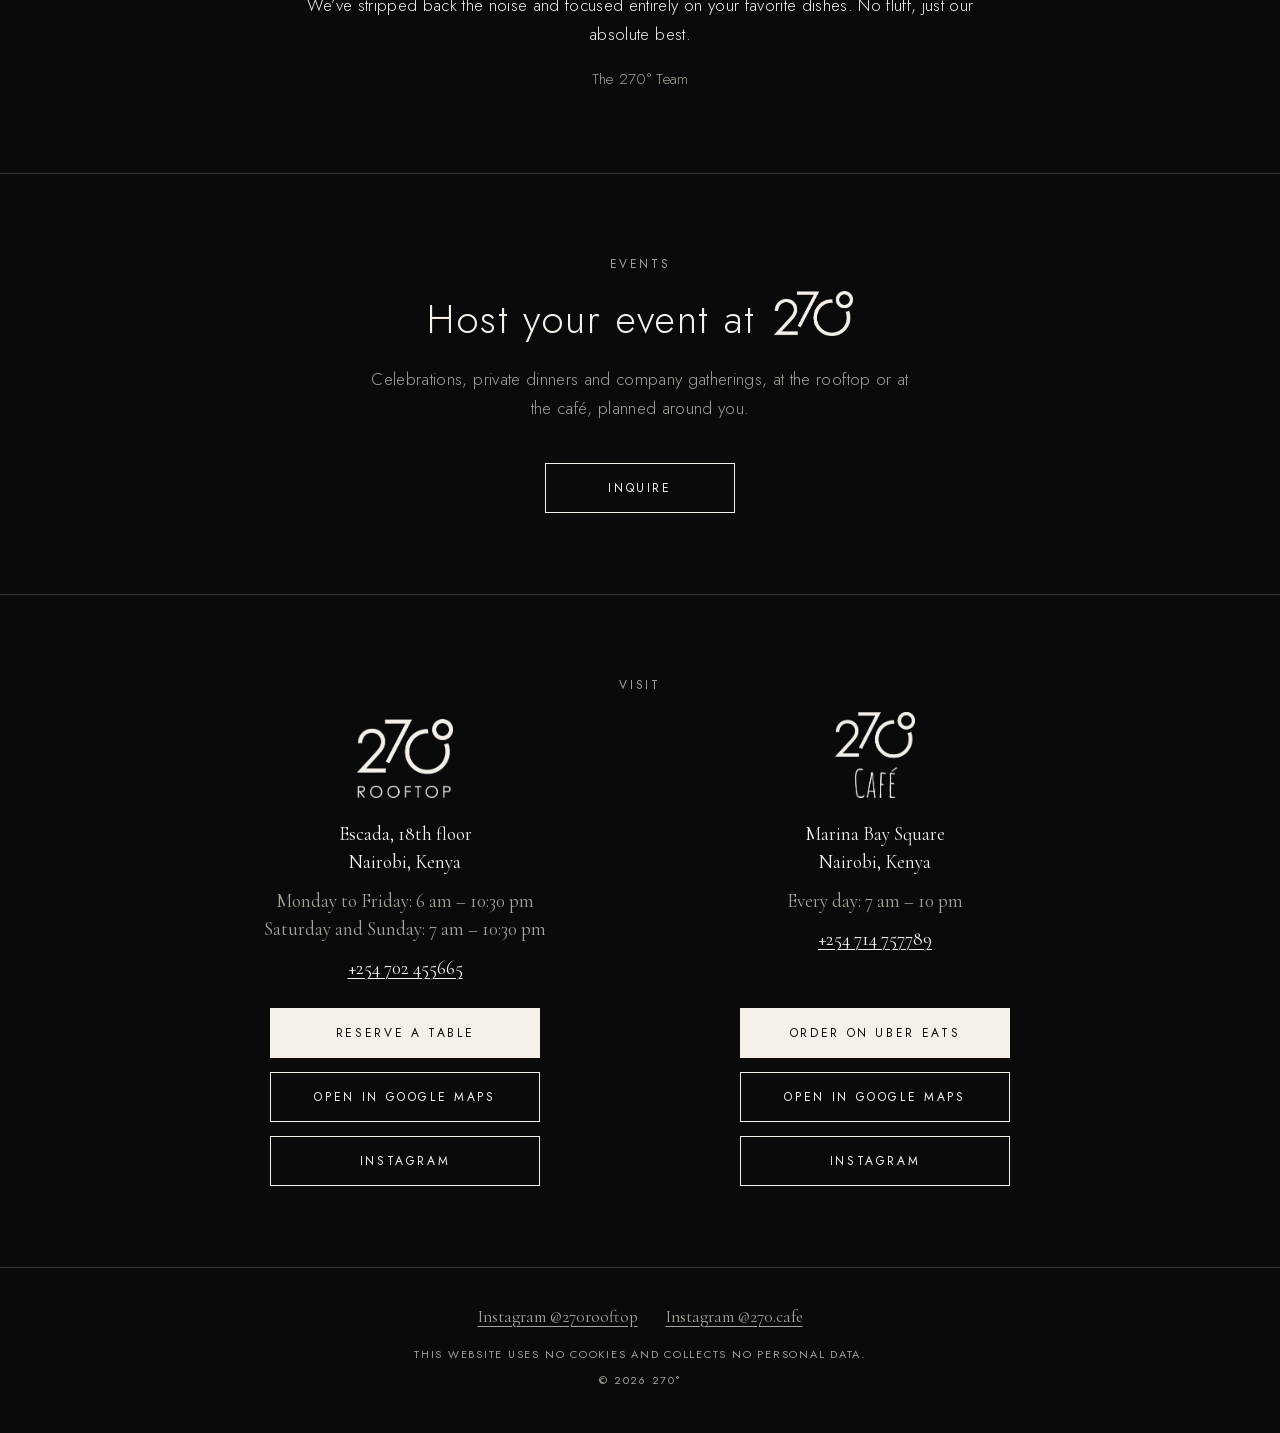
==== commit 9808773b: "270° website: home, rooftop and café menus, events page Static site without a build step. Settings i" ====
--- a/index.html
+++ b/index.html
@@ -8,7 +8,7 @@
 <meta name="theme-color" content="#0a0a0a">
 <link rel="icon" href="assets/icon.png" type="image/png">
 <link rel="apple-touch-icon" href="assets/icon.png">
-<link rel="stylesheet" href="assets/style.css?v=221000">
+<link rel="stylesheet" href="assets/style.css?v=214841">
 </head>
 <body>
 
@@ -20,29 +20,29 @@
     <div class="dial">
       <svg viewBox="0 0 400 400" aria-hidden="true">
         <circle class="arc" cx="200" cy="200" r="192" pathLength="360"/>
-        <g class="sun" id="sun"><circle class="aura" cx="392" cy="200" r="78"/><circle class="halo" cx="392" cy="200" r="16"/><circle cx="392" cy="200" r="4.5"/></g>
+        <g class="sun" id="sun"><circle class="halo" cx="392" cy="200" r="16"/><circle cx="392" cy="200" r="4.5"/></g>
       </svg>
-      <h1 class="mark"><img src="assets/logo-mark.png?v=221000" alt="270°" width="950" height="540"></h1>
+      <h1 class="mark"><img src="assets/logo-mark.png?v=214841" alt="270°" width="950" height="540"></h1>
       <p class="rule">Rooftop · Café</p>
     </div>
-    <p class="now" id="now"></p>
     <p class="lead">Food we love, done right. And a view to go with it.</p>
     <div class="actions">
       <a class="btn" href="rooftop/">Rooftop menu</a>
       <a class="btn" href="cafe/">Café menu</a>
     </div>
+    <p class="now" id="now"></p>
   </section>
 
   <div class="places">
     <a class="place" href="rooftop/">
       <p class="eyebrow">Escada, 18th floor</p>
-      <h2 class="logo-h"><img src="assets/logo-rooftop.png?v=221000" alt="270° Rooftop" width="950" height="776"></h2>
+      <h2 class="logo-h"><img src="assets/logo-rooftop.png?v=214841" alt="270° Rooftop" width="950" height="776"></h2>
       <p>Flame-grilled mains, plates to share, signature cocktails and the view.</p>
       <span class="more">See the menu</span>
     </a>
     <a class="place" href="cafe/">
       <p class="eyebrow">Marina Bay Square</p>
-      <h2 class="logo-h"><img src="assets/logo-cafe.png?v=221000" alt="270° Café" width="766" height="815"></h2>
+      <h2 class="logo-h"><img src="assets/logo-cafe.png?v=214841" alt="270° Café" width="766" height="815"></h2>
       <p>Breakfast, smoothie bowls, sandwiches and specialty coffee.</p>
       <span class="more">See the menu</span>
     </a>
@@ -57,7 +57,7 @@
 
   <section class="block center">
     <p class="eyebrow">Events</p>
-    <h2 class="sans-h">Host your event at <img class="inline-mark" src="assets/logo-mark.png?v=221000" alt="270°" width="950" height="540"></h2>
+    <h2 class="sans-h">Host your event at <img class="inline-mark" src="assets/logo-mark.png?v=214841" alt="270°" width="950" height="540"></h2>
     <p class="events-lead">Celebrations, private dinners and company gatherings, at the rooftop or at the café, planned around you.</p>
     <div class="actions"><a class="btn" href="events/">Inquire</a></div>
   </section>
@@ -73,95 +73,29 @@
 
 <footer data-footer></footer>
 
-<script src="assets/site.js?v=221000"></script>
+<script src="assets/site.js?v=214841"></script>
 <script>
-/* The hero follows the time of day in Nairobi. The 270° arc is the day from 06:00 to 22:00:
-   the dot sits where the day stands and the light changes with it. Once it has loaded you can play
-   with it: move the mouse around the circle (or drag the dot on a phone) to turn the day forward
-   and back. Leave it and it glides back to the real time. Try ?hour=18.5 to preview a time. */
+/* The hero follows the time of day in Nairobi: the dot travels the 270° arc from
+   sunrise to sunset and the light changes with it. Try ?hour=18.5 to preview. */
 (function () {
   var hero = document.getElementById("hero"), sun = document.getElementById("sun");
-  var dial = hero.querySelector(".dial"), label = document.getElementById("now");
   var forced = (location.search.match(/[?&]hour=([\d.]+)/) || [])[1];
-  var now = new Date(), real;
-  if (forced) real = parseFloat(forced);
-  else { var utc = now.getUTCHours() + now.getUTCMinutes() / 60; real = (utc + 3) % 24; }   // Nairobi is UTC+3 all year
+  var now = new Date(), h;
+  if (forced) h = parseFloat(forced);
+  else { var utc = now.getUTCHours() + now.getUTCMinutes() / 60; h = (utc + 3) % 24; }   // Nairobi is UTC+3 all year
 
-  var START = 6, END = 22;
-  /* hour, glow near the horizon (r,g,b,alpha), wider glow, colour of the dot */
-  var SKY = [
-    [6,    [246, 168, 118, 0.50], [196, 108, 132, 0.26], [255, 214, 170]],
-    [9,    [240, 208, 150, 0.30], [170, 170, 170, 0.12], [255, 240, 205]],
-    [15.5, [242, 200, 130, 0.32], [180, 160, 150, 0.13], [255, 236, 190]],
-    [18.2, [244, 128, 56, 0.64],  [176, 58, 92, 0.36],   [255, 170, 100]],
-    [20,   [128, 124, 118, 0.26], [76, 72, 70, 0.18],    [214, 208, 198]],
-    [22,   [128, 124, 118, 0.26], [76, 72, 70, 0.18],    [214, 208, 198]]
-  ];
-  function mix(a, b, k) { return a.map(function (v, i) { return v + (b[i] - v) * k; }); }
-  function rgba(c) { return "rgba(" + Math.round(c[0]) + "," + Math.round(c[1]) + "," + Math.round(c[2]) + "," + (c.length > 3 ? c[3].toFixed(3) : 1) + ")"; }
+  var mood = h >= 5.5 && h < 8 ? "dawn" : h >= 8 && h < 16.5 ? "day" : h >= 16.5 && h < 19.25 ? "sunset" : "night";
+  hero.setAttribute("data-mood", mood);
 
-  function paint(h) {
-    var inDay = h >= START && h <= END;
-    var x = inDay ? h : END, i = 0;                      // before 06:00 and after 22:00 it is night
-    while (i < SKY.length - 2 && x > SKY[i + 1][0]) i++;
-    var k = (x - SKY[i][0]) / (SKY[i + 1][0] - SKY[i][0]);
-    hero.style.setProperty("--glow-a", rgba(mix(SKY[i][1], SKY[i + 1][1], k)));
-    hero.style.setProperty("--glow-b", rgba(mix(SKY[i][2], SKY[i + 1][2], k)));
-    hero.style.setProperty("--sun", rgba(mix(SKY[i][3], SKY[i + 1][3], k)));
-    var f = inDay ? (h - START) / (END - START) : 1;
+  var f = Math.min(1, Math.max(0, (h - 6.25) / (18.75 - 6.25)));     // sunrise to sunset
+  if (mood === "night") f = 1;
+  setTimeout(function () {
+    hero.classList.add("lit");
     sun.style.transform = "rotate(" + (135 + 270 * f) + "deg)";
-    var hh = Math.floor(h), mm = Math.floor((h - hh) * 60);
-    label.textContent = (hh < 10 ? "0" : "") + hh + ":" + (mm < 10 ? "0" : "") + mm + " in Nairobi";
-  }
+  }, 80);
 
-  paint(real);
-  sun.style.transform = "rotate(135deg)";               // start at the beginning of the arc, then travel
-  var ready = false;
-  setTimeout(function () { hero.classList.add("lit"); paint(real); }, 80);
-  setTimeout(function () { ready = true; hero.classList.add("live"); }, 3000);   // playable once the arc has drawn itself
-
-  /* Where on the arc is the pointer? 0 = start (lower left), 1 = end (lower right) */
-  function along(x, y) {
-    var r = dial.getBoundingClientRect();
-    var deg = Math.atan2(y - (r.top + r.height / 2), x - (r.left + r.width / 2)) * 180 / Math.PI;
-    var a = ((deg - 135) % 360 + 360) % 360;
-    return a <= 270 ? a / 270 : (a < 315 ? 1 : 0);
-  }
-  /* The dot does not jump to the pointer: it eases towards it a little every frame,
-     and the light and the clock move with it. */
-  var home = real >= START && real <= END ? real : END;     // where the dot rests
-  var cur = home, target = home, frame = null, playing = false;
-  function tick() {
-    cur += (target - cur) * 0.16;
-    if (Math.abs(target - cur) < 0.003) cur = target;
-    if (cur === target && !playing) paint(real);              // back home: show the real time again
-    else paint(cur);
-    frame = cur === target ? null : requestAnimationFrame(tick);
-  }
-  function glide(h) { target = h; if (!frame) frame = requestAnimationFrame(tick); }
-  function play(x, y) { playing = true; glide(START + along(x, y) * (END - START)); }
-  function rest() { playing = false; glide(home); }
-
-  /* Mouse: anywhere over the hero */
-  hero.addEventListener("mousemove", function (e) { if (ready) play(e.clientX, e.clientY); });
-  hero.addEventListener("mouseleave", function () { if (ready) rest(); });
-
-  /* Touch: only when the finger starts on the ring, so the page still scrolls everywhere else */
-  var dragging = false;
-  dial.addEventListener("touchstart", function (e) {
-    if (!ready) return;
-    var t = e.touches[0], r = dial.getBoundingClientRect();
-    var d = Math.hypot(t.clientX - (r.left + r.width / 2), t.clientY - (r.top + r.height / 2));
-    if (Math.abs(d - r.width * 0.48) > 34) return;
-    dragging = true; e.preventDefault(); play(t.clientX, t.clientY);
-  }, { passive: false });
-  dial.addEventListener("touchmove", function (e) {
-    if (!dragging) return;
-    e.preventDefault(); play(e.touches[0].clientX, e.touches[0].clientY);
-  }, { passive: false });
-  ["touchend", "touchcancel"].forEach(function (n) {
-    dial.addEventListener(n, function () { if (dragging) { dragging = false; setTimeout(rest, 1200); } });
-  });
+  var hh = Math.floor(h), mm = Math.floor((h - hh) * 60);
+  document.getElementById("now").textContent = (hh < 10 ? "0" : "") + hh + ":" + (mm < 10 ? "0" : "") + mm + " in Nairobi";
 
   /* Sections fade in as they come into view */
   if ("IntersectionObserver" in window && !matchMedia("(prefers-reduced-motion: reduce)").matches) {
--- a/assets/style.css
+++ b/assets/style.css
@@ -336,107 +336,3 @@
 html[data-venue="rooftop"] .venue-line { font-size: 15px; line-height: 1.6; }
 html[data-venue="rooftop"] .option { font-size: 15.5px; }
 html[data-venue="rooftop"] [data-footer] { font-size: 15px; }
-
-/* Menu as tabs: one section shown at a time */
-.menu-section { padding-top: 44px; animation: tab-in .45s ease; }
-@keyframes tab-in { from { opacity: 0; transform: translateY(8px); } to { opacity: 1; transform: none; } }
-.sections { min-height: 46vh; }
-.tabs a { cursor: pointer; }
-@media (prefers-reduced-motion: reduce) { .menu-section { animation: none; } }
-
-/* Playing with the circle: the dot follows the pointer quickly, then glides back */
-.hero.playing .sun { transition: transform .18s ease-out, opacity 1s ease; }
-.hero.playing .sky { animation: none; opacity: 1; }
-.sun circle:not(.halo) { r: 5.5px; }
-.hero .dial { cursor: default; }
-
-/* Section intro sits inside its tab, above the section title */
-.menu-section > .menu-intro { margin: 0 auto 34px; padding: 0; }
-
-/* Time in Nairobi sits right under the circle, above the hero line */
-.now { margin-top: 30px; font-size: 12px; color: var(--fg); opacity: 0; }
-.hero.lit .now { opacity: 0.8; }
-.hero p.lead { margin-top: 16px; }
-
-/* A little more light: a taller horizon glow and a soft aura that travels with the sun */
-.sky {
-  background:
-    radial-gradient(95% 70% at 50% 110%, var(--glow-a, transparent), transparent 72%),
-    radial-gradient(150% 100% at 50% 125%, var(--glow-b, transparent), transparent 78%);
-}
-.sun .aura { opacity: 0.20; filter: blur(34px); }
-.sun .halo { opacity: 0.34; }
-@keyframes breathe { from { opacity: 1; } to { opacity: 0.8; } }
-
-/* Light as before (same size and place), only with a gentler edge: it thins out in steps instead of ending in a band */
-.sky {
-  background:
-    radial-gradient(95% 70% at 50% 110%,
-      color-mix(in srgb, var(--glow-a, transparent) 90%, transparent) 0%,
-      color-mix(in srgb, var(--glow-a, transparent) 62%, transparent) 22%,
-      color-mix(in srgb, var(--glow-a, transparent) 34%, transparent) 42%,
-      color-mix(in srgb, var(--glow-a, transparent) 13%, transparent) 58%,
-      transparent 74%),
-    radial-gradient(150% 100% at 50% 125%,
-      var(--glow-b, transparent) 0%,
-      color-mix(in srgb, var(--glow-b, transparent) 45%, transparent) 45%,
-      transparent 78%);
-  -webkit-mask-image: none; mask-image: none;
-}
-
-/* Once loaded, the dot is moved frame by frame from the script, so no CSS easing on top */
-.hero.live .sun, .hero.playing .sun { transition: opacity 1s ease; }
-.hero.live .sky { animation: none; opacity: 1; }
-
-/* No full-width lines between sections: space separates them, a short centred rule marks each start */
-.block, .places, [data-footer] { border-top: 0; }
-.places { background: transparent; gap: 0; }
-.place { background: transparent; }
-.place:hover { background: transparent; }
-.place:hover .more { border-bottom-color: transparent; }
-.block::before, [data-footer]::before {
-  content: ""; display: block; width: 44px; height: 1px; background: var(--fg); opacity: 0.55;
-  margin: 0 auto clamp(34px, 6vh, 56px);
-}
-.events-head + .block::before { display: none; }
-.block { padding-top: clamp(36px, 7vh, 72px); padding-bottom: clamp(48px, 9vh, 96px); }
-
-/* Story as a statement: larger type */
-.story > * { max-width: 900px; }
-.story p:not(.eyebrow) { font-size: clamp(20px, 2.7vw, 30px); line-height: 1.5; letter-spacing: 0.01em; }
-.story p + p { margin-top: 1em; }
-.story p.signoff { font-size: 15px; letter-spacing: 0.06em; margin-top: 2.2em; }
-
-/* Story: small, fine capitals with air between the letters */
-.story > * { max-width: 780px; }
-.story p:not(.eyebrow) { font-size: clamp(12.5px, 1.35vw, 15px); font-weight: 300; text-transform: uppercase; letter-spacing: 0.22em; line-height: 2.1; }
-.story p + p { margin-top: 1.6em; }
-.story p.signoff { font-size: 11px; letter-spacing: 0.26em; margin-top: 2.6em; }
-
-/* Visit: both columns share the same rows, so address, hours, phone and buttons line up */
-.venues { row-gap: 0; }
-.venue { display: grid; grid-row: span 5; grid-template-rows: subgrid; justify-items: center; align-items: start; }
-.venue .actions { align-self: end; flex: none; }
-@media (max-width: 759px) { .venue + .venue { margin-top: 64px; } }
-
-/* Each venue in its own font: rooftop in the house sans, café in the hand-drawn café font */
-[data-venue-info="rooftop"] .fact, .place[href^="rooftop"] p:not(.eyebrow) {
-  font-family: var(--sans); font-weight: 300; font-size: 16px; letter-spacing: 0.04em; line-height: 1.7;
-}
-[data-venue-info="cafe"] .fact, .place[href^="cafe"] p:not(.eyebrow) {
-  font-family: "Amatic SC", var(--sans); font-weight: 700; font-size: 25px; letter-spacing: 0.07em; line-height: 1.3;
-}
-[data-venue-info="cafe"] .btn, .place[href^="cafe"] .more, .place[href^="cafe"] .eyebrow {
-  font-family: "Amatic SC", var(--sans); font-weight: 700; font-size: 21px; letter-spacing: 0.12em;
-}
-[data-venue-info="cafe"] .btn { padding: 9px 20px; }
-.place[href^="cafe"] .eyebrow { font-size: 20px; letter-spacing: 0.16em; }
-.venue-line[data-venue-info="cafe"] .fact { font-size: 23px; }
-.venue-line[data-venue-info="rooftop"] .fact { font-size: 15px; }
-.place .eyebrow { min-height: 28px; display: flex; align-items: center; margin-bottom: 12px; }
-.venue .btn { height: 50px; padding-top: 0; padding-bottom: 0; display: inline-flex; align-items: center; justify-content: center; }
-
-/* Events page while the form has no destination: phone numbers instead */
-.inquire-call { text-align: center; margin-top: 10px; }
-.inquire-call .call { font-family: var(--sans); font-weight: 300; font-size: 18px; letter-spacing: 0.04em; margin-top: 14px !important; }
-.inquire-call .events-lead { margin-bottom: 26px; }
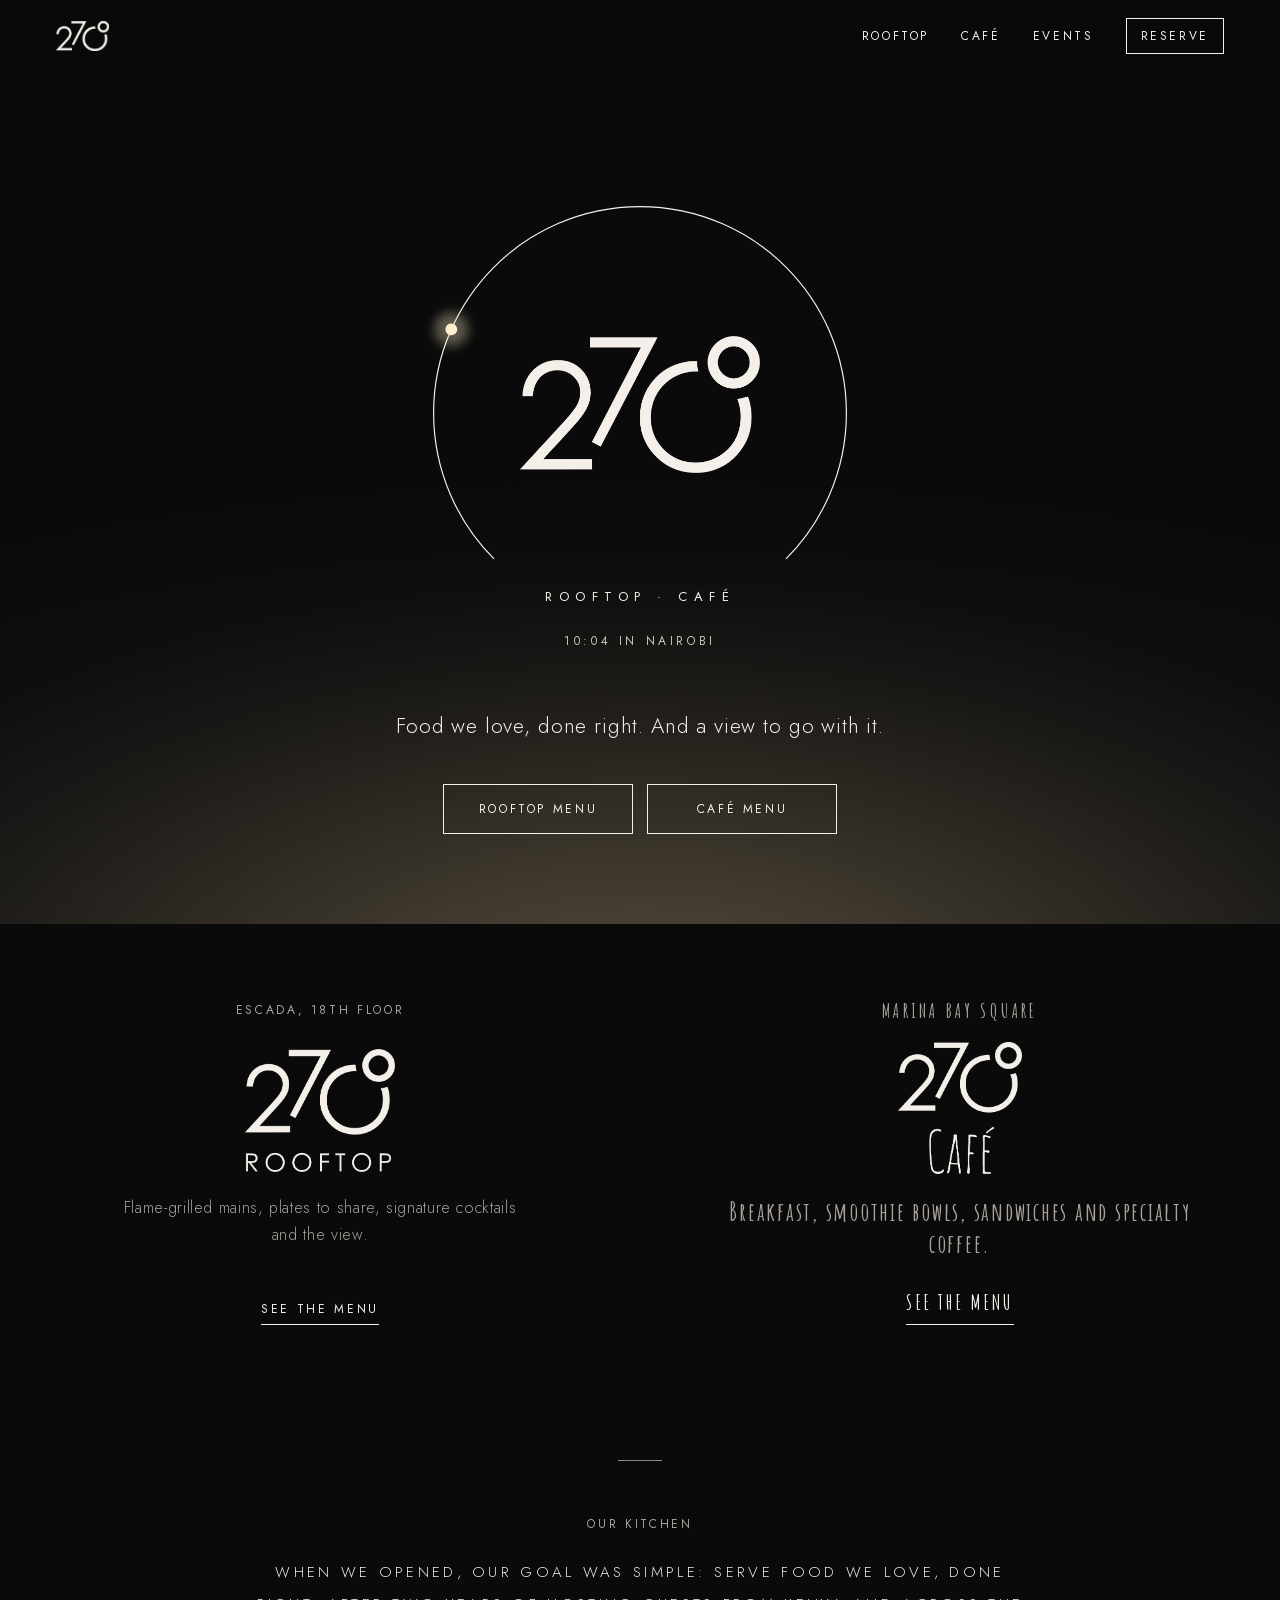
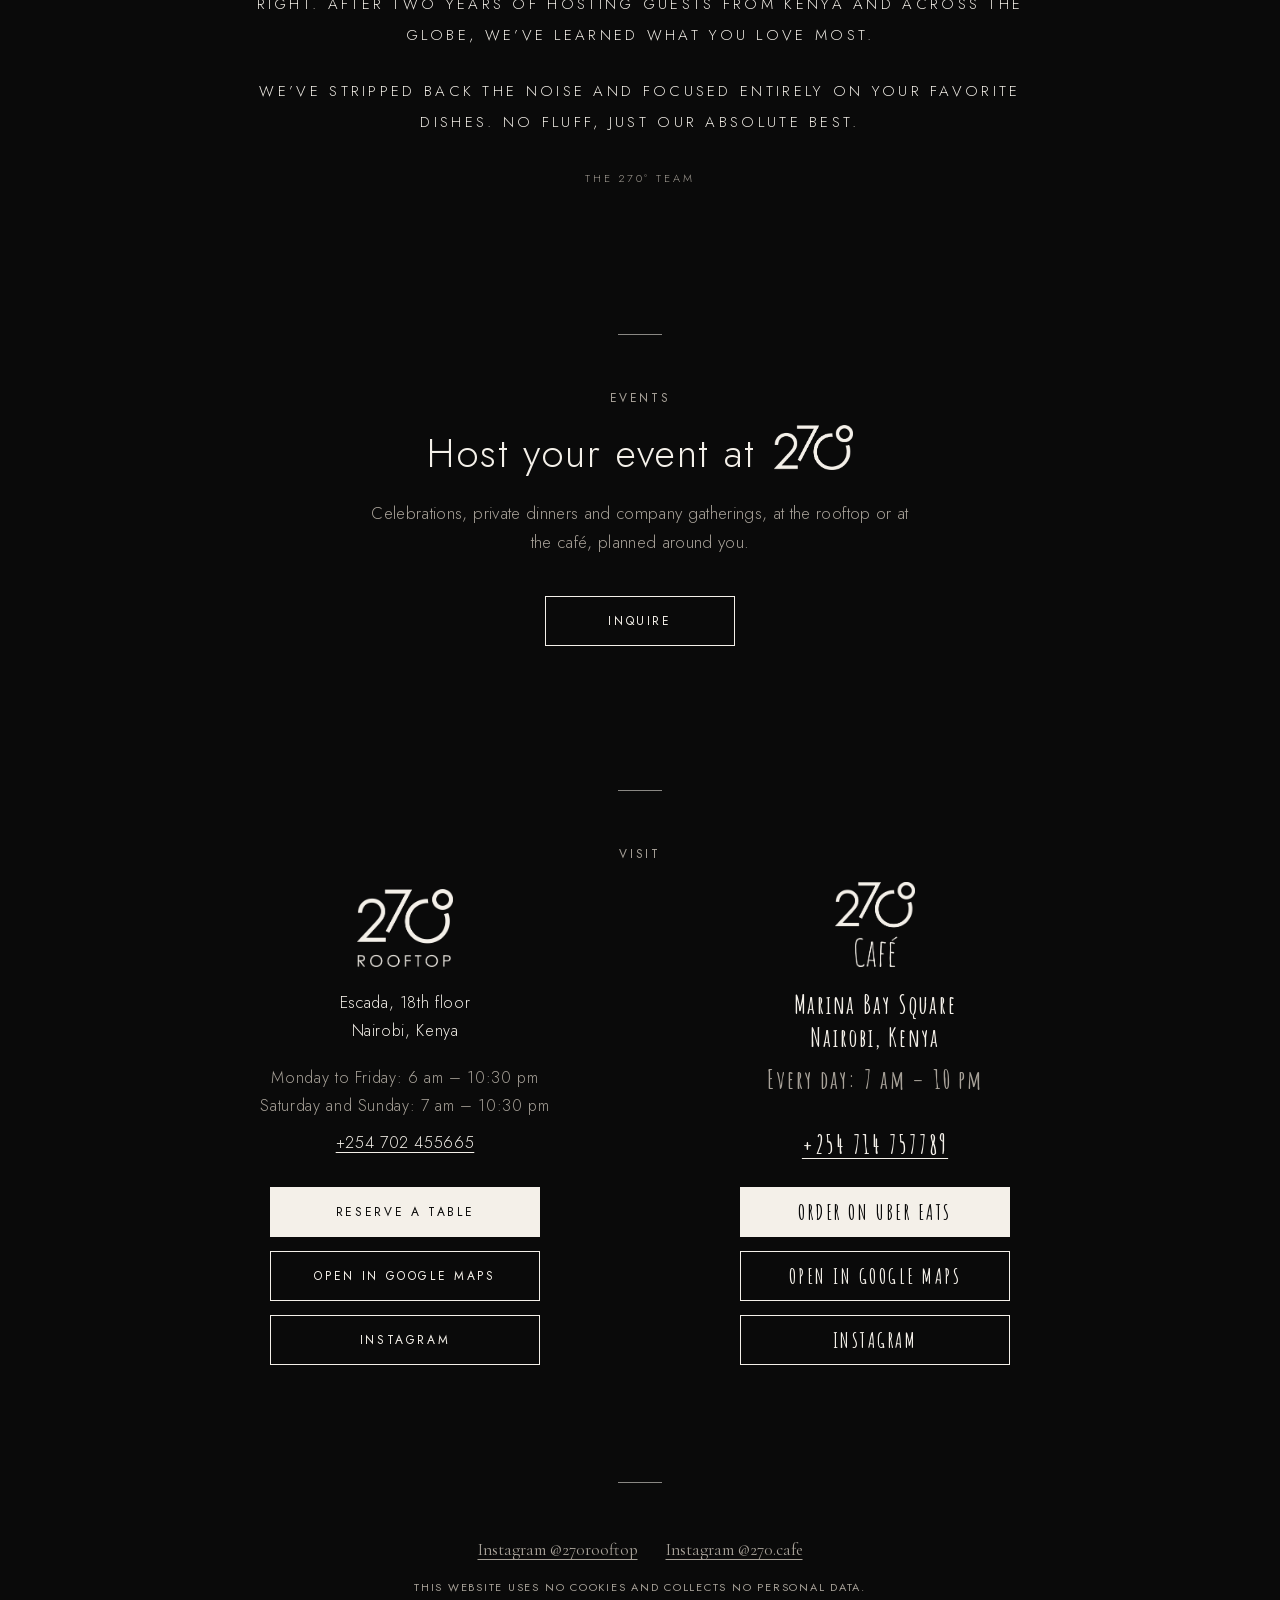
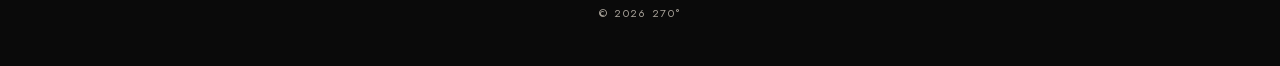
==== commit 49df9291: "Hero: time sits with the logo, more space before the hero line Co-Authored-By: Claude Fable 5.2 <nor" ====
--- a/index.html
+++ b/index.html
@@ -8,7 +8,7 @@
 <meta name="theme-color" content="#0a0a0a">
 <link rel="icon" href="assets/icon.png" type="image/png">
 <link rel="apple-touch-icon" href="assets/icon.png">
-<link rel="stylesheet" href="assets/style.css?v=214841">
+<link rel="stylesheet" href="assets/style.css?v=222253">
 </head>
 <body>
 
@@ -20,29 +20,29 @@
     <div class="dial">
       <svg viewBox="0 0 400 400" aria-hidden="true">
         <circle class="arc" cx="200" cy="200" r="192" pathLength="360"/>
-        <g class="sun" id="sun"><circle class="halo" cx="392" cy="200" r="16"/><circle cx="392" cy="200" r="4.5"/></g>
+        <g class="sun" id="sun"><circle class="aura" cx="392" cy="200" r="78"/><circle class="halo" cx="392" cy="200" r="16"/><circle cx="392" cy="200" r="4.5"/></g>
       </svg>
-      <h1 class="mark"><img src="assets/logo-mark.png?v=214841" alt="270°" width="950" height="540"></h1>
+      <h1 class="mark"><img src="assets/logo-mark.png?v=222253" alt="270°" width="950" height="540"></h1>
       <p class="rule">Rooftop · Café</p>
     </div>
+    <p class="now" id="now"></p>
     <p class="lead">Food we love, done right. And a view to go with it.</p>
     <div class="actions">
       <a class="btn" href="rooftop/">Rooftop menu</a>
       <a class="btn" href="cafe/">Café menu</a>
     </div>
-    <p class="now" id="now"></p>
   </section>
 
   <div class="places">
     <a class="place" href="rooftop/">
       <p class="eyebrow">Escada, 18th floor</p>
-      <h2 class="logo-h"><img src="assets/logo-rooftop.png?v=214841" alt="270° Rooftop" width="950" height="776"></h2>
+      <h2 class="logo-h"><img src="assets/logo-rooftop.png?v=222253" alt="270° Rooftop" width="950" height="776"></h2>
       <p>Flame-grilled mains, plates to share, signature cocktails and the view.</p>
       <span class="more">See the menu</span>
     </a>
     <a class="place" href="cafe/">
       <p class="eyebrow">Marina Bay Square</p>
-      <h2 class="logo-h"><img src="assets/logo-cafe.png?v=214841" alt="270° Café" width="766" height="815"></h2>
+      <h2 class="logo-h"><img src="assets/logo-cafe.png?v=222253" alt="270° Café" width="766" height="815"></h2>
       <p>Breakfast, smoothie bowls, sandwiches and specialty coffee.</p>
       <span class="more">See the menu</span>
     </a>
@@ -57,7 +57,7 @@
 
   <section class="block center">
     <p class="eyebrow">Events</p>
-    <h2 class="sans-h">Host your event at <img class="inline-mark" src="assets/logo-mark.png?v=214841" alt="270°" width="950" height="540"></h2>
+    <h2 class="sans-h">Host your event at <img class="inline-mark" src="assets/logo-mark.png?v=222253" alt="270°" width="950" height="540"></h2>
     <p class="events-lead">Celebrations, private dinners and company gatherings, at the rooftop or at the café, planned around you.</p>
     <div class="actions"><a class="btn" href="events/">Inquire</a></div>
   </section>
@@ -73,29 +73,95 @@
 
 <footer data-footer></footer>
 
-<script src="assets/site.js?v=214841"></script>
+<script src="assets/site.js?v=222253"></script>
 <script>
-/* The hero follows the time of day in Nairobi: the dot travels the 270° arc from
-   sunrise to sunset and the light changes with it. Try ?hour=18.5 to preview. */
+/* The hero follows the time of day in Nairobi. The 270° arc is the day from 06:00 to 22:00:
+   the dot sits where the day stands and the light changes with it. Once it has loaded you can play
+   with it: move the mouse around the circle (or drag the dot on a phone) to turn the day forward
+   and back. Leave it and it glides back to the real time. Try ?hour=18.5 to preview a time. */
 (function () {
   var hero = document.getElementById("hero"), sun = document.getElementById("sun");
+  var dial = hero.querySelector(".dial"), label = document.getElementById("now");
   var forced = (location.search.match(/[?&]hour=([\d.]+)/) || [])[1];
-  var now = new Date(), h;
-  if (forced) h = parseFloat(forced);
-  else { var utc = now.getUTCHours() + now.getUTCMinutes() / 60; h = (utc + 3) % 24; }   // Nairobi is UTC+3 all year
+  var now = new Date(), real;
+  if (forced) real = parseFloat(forced);
+  else { var utc = now.getUTCHours() + now.getUTCMinutes() / 60; real = (utc + 3) % 24; }   // Nairobi is UTC+3 all year
 
-  var mood = h >= 5.5 && h < 8 ? "dawn" : h >= 8 && h < 16.5 ? "day" : h >= 16.5 && h < 19.25 ? "sunset" : "night";
-  hero.setAttribute("data-mood", mood);
+  var START = 6, END = 22;
+  /* hour, glow near the horizon (r,g,b,alpha), wider glow, colour of the dot */
+  var SKY = [
+    [6,    [246, 168, 118, 0.50], [196, 108, 132, 0.26], [255, 214, 170]],
+    [9,    [240, 208, 150, 0.30], [170, 170, 170, 0.12], [255, 240, 205]],
+    [15.5, [242, 200, 130, 0.32], [180, 160, 150, 0.13], [255, 236, 190]],
+    [18.2, [244, 128, 56, 0.64],  [176, 58, 92, 0.36],   [255, 170, 100]],
+    [20,   [128, 124, 118, 0.26], [76, 72, 70, 0.18],    [214, 208, 198]],
+    [22,   [128, 124, 118, 0.26], [76, 72, 70, 0.18],    [214, 208, 198]]
+  ];
+  function mix(a, b, k) { return a.map(function (v, i) { return v + (b[i] - v) * k; }); }
+  function rgba(c) { return "rgba(" + Math.round(c[0]) + "," + Math.round(c[1]) + "," + Math.round(c[2]) + "," + (c.length > 3 ? c[3].toFixed(3) : 1) + ")"; }
 
-  var f = Math.min(1, Math.max(0, (h - 6.25) / (18.75 - 6.25)));     // sunrise to sunset
-  if (mood === "night") f = 1;
-  setTimeout(function () {
-    hero.classList.add("lit");
+  function paint(h) {
+    var inDay = h >= START && h <= END;
+    var x = inDay ? h : END, i = 0;                      // before 06:00 and after 22:00 it is night
+    while (i < SKY.length - 2 && x > SKY[i + 1][0]) i++;
+    var k = (x - SKY[i][0]) / (SKY[i + 1][0] - SKY[i][0]);
+    hero.style.setProperty("--glow-a", rgba(mix(SKY[i][1], SKY[i + 1][1], k)));
+    hero.style.setProperty("--glow-b", rgba(mix(SKY[i][2], SKY[i + 1][2], k)));
+    hero.style.setProperty("--sun", rgba(mix(SKY[i][3], SKY[i + 1][3], k)));
+    var f = inDay ? (h - START) / (END - START) : 1;
     sun.style.transform = "rotate(" + (135 + 270 * f) + "deg)";
-  }, 80);
+    var hh = Math.floor(h), mm = Math.floor((h - hh) * 60);
+    label.textContent = (hh < 10 ? "0" : "") + hh + ":" + (mm < 10 ? "0" : "") + mm + " in Nairobi";
+  }
 
-  var hh = Math.floor(h), mm = Math.floor((h - hh) * 60);
-  document.getElementById("now").textContent = (hh < 10 ? "0" : "") + hh + ":" + (mm < 10 ? "0" : "") + mm + " in Nairobi";
+  paint(real);
+  sun.style.transform = "rotate(135deg)";               // start at the beginning of the arc, then travel
+  var ready = false;
+  setTimeout(function () { hero.classList.add("lit"); paint(real); }, 80);
+  setTimeout(function () { ready = true; hero.classList.add("live"); }, 3000);   // playable once the arc has drawn itself
+
+  /* Where on the arc is the pointer? 0 = start (lower left), 1 = end (lower right) */
+  function along(x, y) {
+    var r = dial.getBoundingClientRect();
+    var deg = Math.atan2(y - (r.top + r.height / 2), x - (r.left + r.width / 2)) * 180 / Math.PI;
+    var a = ((deg - 135) % 360 + 360) % 360;
+    return a <= 270 ? a / 270 : (a < 315 ? 1 : 0);
+  }
+  /* The dot does not jump to the pointer: it eases towards it a little every frame,
+     and the light and the clock move with it. */
+  var home = real >= START && real <= END ? real : END;     // where the dot rests
+  var cur = home, target = home, frame = null, playing = false;
+  function tick() {
+    cur += (target - cur) * 0.16;
+    if (Math.abs(target - cur) < 0.003) cur = target;
+    if (cur === target && !playing) paint(real);              // back home: show the real time again
+    else paint(cur);
+    frame = cur === target ? null : requestAnimationFrame(tick);
+  }
+  function glide(h) { target = h; if (!frame) frame = requestAnimationFrame(tick); }
+  function play(x, y) { playing = true; glide(START + along(x, y) * (END - START)); }
+  function rest() { playing = false; glide(home); }
+
+  /* Mouse: anywhere over the hero */
+  hero.addEventListener("mousemove", function (e) { if (ready) play(e.clientX, e.clientY); });
+  hero.addEventListener("mouseleave", function () { if (ready) rest(); });
+
+  /* Touch: only when the finger starts on the ring, so the page still scrolls everywhere else */
+  var dragging = false;
+  dial.addEventListener("touchstart", function (e) {
+    if (!ready) return;
+    var t = e.touches[0], r = dial.getBoundingClientRect();
+    var d = Math.hypot(t.clientX - (r.left + r.width / 2), t.clientY - (r.top + r.height / 2));
+    if (Math.abs(d - r.width * 0.48) > 34) return;
+    dragging = true; e.preventDefault(); play(t.clientX, t.clientY);
+  }, { passive: false });
+  dial.addEventListener("touchmove", function (e) {
+    if (!dragging) return;
+    e.preventDefault(); play(e.touches[0].clientX, e.touches[0].clientY);
+  }, { passive: false });
+  ["touchend", "touchcancel"].forEach(function (n) {
+    dial.addEventListener(n, function () { if (dragging) { dragging = false; setTimeout(rest, 1200); } });
+  });
 
   /* Sections fade in as they come into view */
   if ("IntersectionObserver" in window && !matchMedia("(prefers-reduced-motion: reduce)").matches) {
--- a/assets/style.css
+++ b/assets/style.css
@@ -336,3 +336,111 @@
 html[data-venue="rooftop"] .venue-line { font-size: 15px; line-height: 1.6; }
 html[data-venue="rooftop"] .option { font-size: 15.5px; }
 html[data-venue="rooftop"] [data-footer] { font-size: 15px; }
+
+/* Menu as tabs: one section shown at a time */
+.menu-section { padding-top: 44px; animation: tab-in .45s ease; }
+@keyframes tab-in { from { opacity: 0; transform: translateY(8px); } to { opacity: 1; transform: none; } }
+.sections { min-height: 46vh; }
+.tabs a { cursor: pointer; }
+@media (prefers-reduced-motion: reduce) { .menu-section { animation: none; } }
+
+/* Playing with the circle: the dot follows the pointer quickly, then glides back */
+.hero.playing .sun { transition: transform .18s ease-out, opacity 1s ease; }
+.hero.playing .sky { animation: none; opacity: 1; }
+.sun circle:not(.halo) { r: 5.5px; }
+.hero .dial { cursor: default; }
+
+/* Section intro sits inside its tab, above the section title */
+.menu-section > .menu-intro { margin: 0 auto 34px; padding: 0; }
+
+/* Time in Nairobi sits right under the circle, above the hero line */
+.now { margin-top: 30px; font-size: 12px; color: var(--fg); opacity: 0; }
+.hero.lit .now { opacity: 0.8; }
+.hero p.lead { margin-top: 16px; }
+
+/* A little more light: a taller horizon glow and a soft aura that travels with the sun */
+.sky {
+  background:
+    radial-gradient(95% 70% at 50% 110%, var(--glow-a, transparent), transparent 72%),
+    radial-gradient(150% 100% at 50% 125%, var(--glow-b, transparent), transparent 78%);
+}
+.sun .aura { opacity: 0.20; filter: blur(34px); }
+.sun .halo { opacity: 0.34; }
+@keyframes breathe { from { opacity: 1; } to { opacity: 0.8; } }
+
+/* Light as before (same size and place), only with a gentler edge: it thins out in steps instead of ending in a band */
+.sky {
+  background:
+    radial-gradient(95% 70% at 50% 110%,
+      color-mix(in srgb, var(--glow-a, transparent) 90%, transparent) 0%,
+      color-mix(in srgb, var(--glow-a, transparent) 62%, transparent) 22%,
+      color-mix(in srgb, var(--glow-a, transparent) 34%, transparent) 42%,
+      color-mix(in srgb, var(--glow-a, transparent) 13%, transparent) 58%,
+      transparent 74%),
+    radial-gradient(150% 100% at 50% 125%,
+      var(--glow-b, transparent) 0%,
+      color-mix(in srgb, var(--glow-b, transparent) 45%, transparent) 45%,
+      transparent 78%);
+  -webkit-mask-image: none; mask-image: none;
+}
+
+/* Once loaded, the dot is moved frame by frame from the script, so no CSS easing on top */
+.hero.live .sun, .hero.playing .sun { transition: opacity 1s ease; }
+.hero.live .sky { animation: none; opacity: 1; }
+
+/* No full-width lines between sections: space separates them, a short centred rule marks each start */
+.block, .places, [data-footer] { border-top: 0; }
+.places { background: transparent; gap: 0; }
+.place { background: transparent; }
+.place:hover { background: transparent; }
+.place:hover .more { border-bottom-color: transparent; }
+.block::before, [data-footer]::before {
+  content: ""; display: block; width: 44px; height: 1px; background: var(--fg); opacity: 0.55;
+  margin: 0 auto clamp(34px, 6vh, 56px);
+}
+.events-head + .block::before { display: none; }
+.block { padding-top: clamp(36px, 7vh, 72px); padding-bottom: clamp(48px, 9vh, 96px); }
+
+/* Story as a statement: larger type */
+.story > * { max-width: 900px; }
+.story p:not(.eyebrow) { font-size: clamp(20px, 2.7vw, 30px); line-height: 1.5; letter-spacing: 0.01em; }
+.story p + p { margin-top: 1em; }
+.story p.signoff { font-size: 15px; letter-spacing: 0.06em; margin-top: 2.2em; }
+
+/* Story: small, fine capitals with air between the letters */
+.story > * { max-width: 780px; }
+.story p:not(.eyebrow) { font-size: clamp(12.5px, 1.35vw, 15px); font-weight: 300; text-transform: uppercase; letter-spacing: 0.22em; line-height: 2.1; }
+.story p + p { margin-top: 1.6em; }
+.story p.signoff { font-size: 11px; letter-spacing: 0.26em; margin-top: 2.6em; }
+
+/* Visit: both columns share the same rows, so address, hours, phone and buttons line up */
+.venues { row-gap: 0; }
+.venue { display: grid; grid-row: span 5; grid-template-rows: subgrid; justify-items: center; align-items: start; }
+.venue .actions { align-self: end; flex: none; }
+@media (max-width: 759px) { .venue + .venue { margin-top: 64px; } }
+
+/* Each venue in its own font: rooftop in the house sans, café in the hand-drawn café font */
+[data-venue-info="rooftop"] .fact, .place[href^="rooftop"] p:not(.eyebrow) {
+  font-family: var(--sans); font-weight: 300; font-size: 16px; letter-spacing: 0.04em; line-height: 1.7;
+}
+[data-venue-info="cafe"] .fact, .place[href^="cafe"] p:not(.eyebrow) {
+  font-family: "Amatic SC", var(--sans); font-weight: 700; font-size: 25px; letter-spacing: 0.07em; line-height: 1.3;
+}
+[data-venue-info="cafe"] .btn, .place[href^="cafe"] .more, .place[href^="cafe"] .eyebrow {
+  font-family: "Amatic SC", var(--sans); font-weight: 700; font-size: 21px; letter-spacing: 0.12em;
+}
+[data-venue-info="cafe"] .btn { padding: 9px 20px; }
+.place[href^="cafe"] .eyebrow { font-size: 20px; letter-spacing: 0.16em; }
+.venue-line[data-venue-info="cafe"] .fact { font-size: 23px; }
+.venue-line[data-venue-info="rooftop"] .fact { font-size: 15px; }
+.place .eyebrow { min-height: 28px; display: flex; align-items: center; margin-bottom: 12px; }
+.venue .btn { height: 50px; padding-top: 0; padding-bottom: 0; display: inline-flex; align-items: center; justify-content: center; }
+
+/* Events page while the form has no destination: phone numbers instead */
+.inquire-call { text-align: center; margin-top: 10px; }
+.inquire-call .call { font-family: var(--sans); font-weight: 300; font-size: 18px; letter-spacing: 0.04em; margin-top: 14px !important; }
+.inquire-call .events-lead { margin-bottom: 26px; }
+
+/* The time belongs to the logo: close under the circle, with more air before the hero line */
+.now { margin-top: 4px; }
+.hero p.lead { margin-top: clamp(40px, 7vh, 60px); }
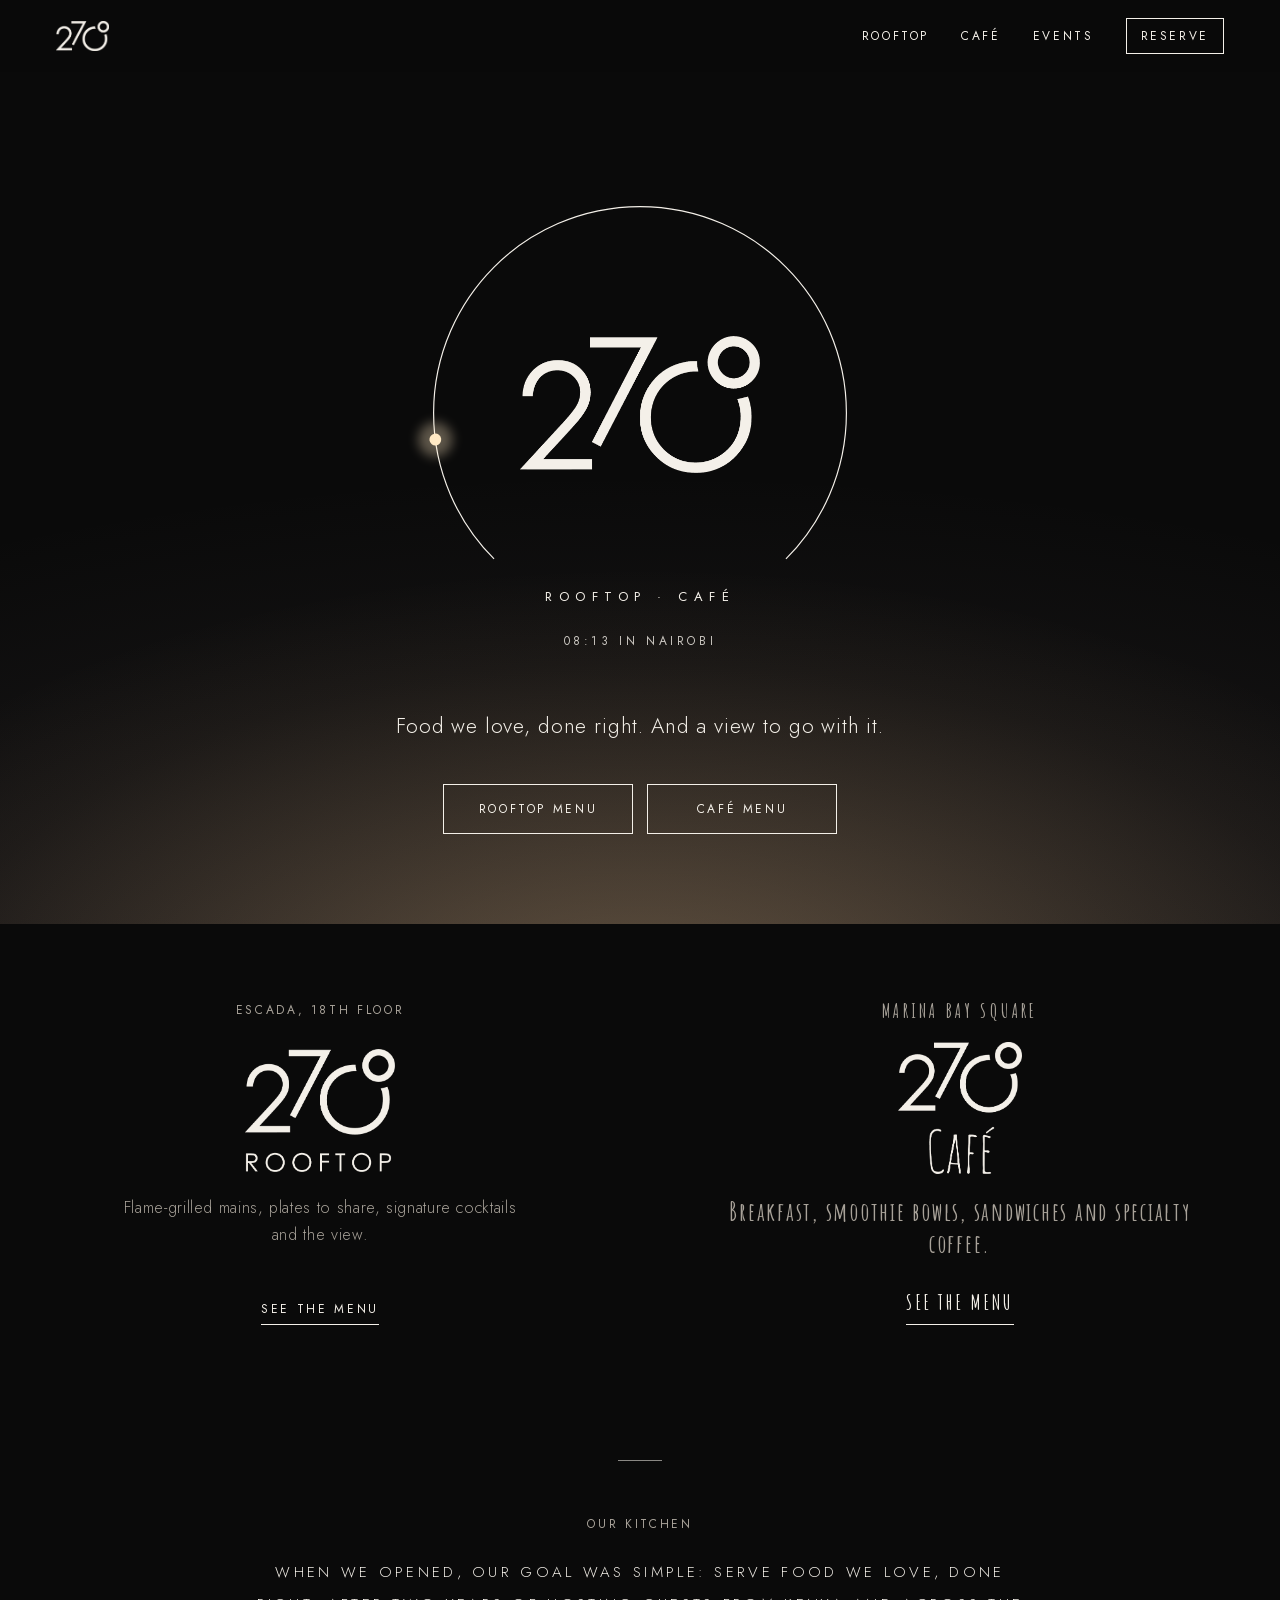
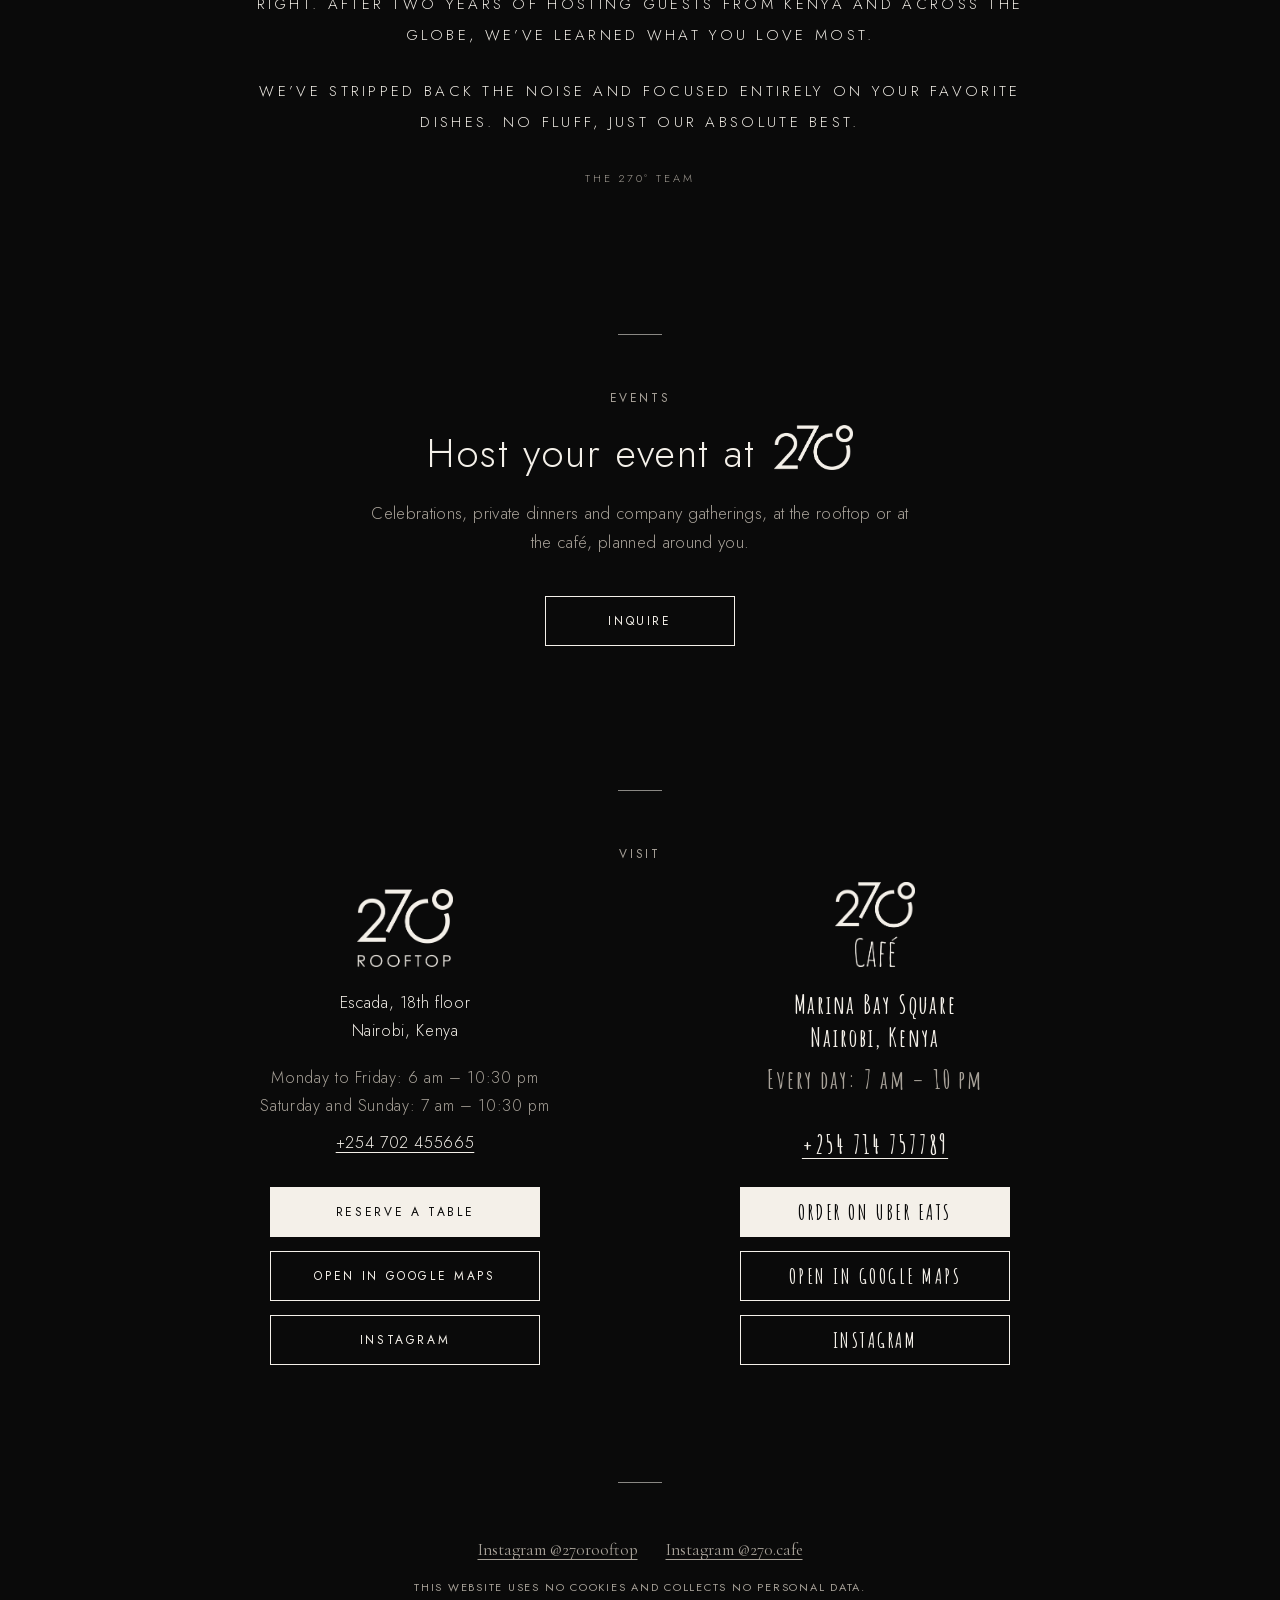
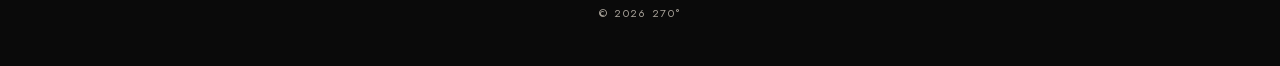
==== commit 07758265: "Hero opening: the day runs from 06:00 to the real time, light and clock follow the sun Before 14:00 " ====
--- a/index.html
+++ b/index.html
@@ -8,7 +8,7 @@
 <meta name="theme-color" content="#0a0a0a">
 <link rel="icon" href="assets/icon.png" type="image/png">
 <link rel="apple-touch-icon" href="assets/icon.png">
-<link rel="stylesheet" href="assets/style.css?v=222253">
+<link rel="stylesheet" href="assets/style.css?v=222834">
 </head>
 <body>
 
@@ -22,7 +22,7 @@
         <circle class="arc" cx="200" cy="200" r="192" pathLength="360"/>
         <g class="sun" id="sun"><circle class="aura" cx="392" cy="200" r="78"/><circle class="halo" cx="392" cy="200" r="16"/><circle cx="392" cy="200" r="4.5"/></g>
       </svg>
-      <h1 class="mark"><img src="assets/logo-mark.png?v=222253" alt="270°" width="950" height="540"></h1>
+      <h1 class="mark"><img src="assets/logo-mark.png?v=222834" alt="270°" width="950" height="540"></h1>
       <p class="rule">Rooftop · Café</p>
     </div>
     <p class="now" id="now"></p>
@@ -36,13 +36,13 @@
   <div class="places">
     <a class="place" href="rooftop/">
       <p class="eyebrow">Escada, 18th floor</p>
-      <h2 class="logo-h"><img src="assets/logo-rooftop.png?v=222253" alt="270° Rooftop" width="950" height="776"></h2>
+      <h2 class="logo-h"><img src="assets/logo-rooftop.png?v=222834" alt="270° Rooftop" width="950" height="776"></h2>
       <p>Flame-grilled mains, plates to share, signature cocktails and the view.</p>
       <span class="more">See the menu</span>
     </a>
     <a class="place" href="cafe/">
       <p class="eyebrow">Marina Bay Square</p>
-      <h2 class="logo-h"><img src="assets/logo-cafe.png?v=222253" alt="270° Café" width="766" height="815"></h2>
+      <h2 class="logo-h"><img src="assets/logo-cafe.png?v=222834" alt="270° Café" width="766" height="815"></h2>
       <p>Breakfast, smoothie bowls, sandwiches and specialty coffee.</p>
       <span class="more">See the menu</span>
     </a>
@@ -57,7 +57,7 @@
 
   <section class="block center">
     <p class="eyebrow">Events</p>
-    <h2 class="sans-h">Host your event at <img class="inline-mark" src="assets/logo-mark.png?v=222253" alt="270°" width="950" height="540"></h2>
+    <h2 class="sans-h">Host your event at <img class="inline-mark" src="assets/logo-mark.png?v=222834" alt="270°" width="950" height="540"></h2>
     <p class="events-lead">Celebrations, private dinners and company gatherings, at the rooftop or at the café, planned around you.</p>
     <div class="actions"><a class="btn" href="events/">Inquire</a></div>
   </section>
@@ -73,7 +73,7 @@
 
 <footer data-footer></footer>
 
-<script src="assets/site.js?v=222253"></script>
+<script src="assets/site.js?v=222834"></script>
 <script>
 /* The hero follows the time of day in Nairobi. The 270° arc is the day from 06:00 to 22:00:
    the dot sits where the day stands and the light changes with it. Once it has loaded you can play
@@ -114,11 +114,50 @@
     label.textContent = (hh < 10 ? "0" : "") + hh + ":" + (mm < 10 ? "0" : "") + mm + " in Nairobi";
   }
 
-  paint(real);
-  sun.style.transform = "rotate(135deg)";               // start at the beginning of the arc, then travel
+  /* Opening: the day runs from 06:00 up to the real time. The dot travels the arc while the light
+     and the clock change with it, so the page arrives at "now" in front of the visitor. */
+  var home = real >= START && real <= END ? real : END;     // where the dot rests
   var ready = false;
-  setTimeout(function () { hero.classList.add("lit"); paint(real); }, 80);
-  setTimeout(function () { ready = true; hero.classList.add("live"); }, 3000);   // playable once the arc has drawn itself
+  paint(START);
+  setTimeout(function () { hero.classList.add("lit"); hero.classList.add("live"); }, 80);
+
+  function arrive() { paint(real); ready = true; }
+  if (matchMedia("(prefers-reduced-motion: reduce)").matches) {
+    arrive();
+  } else {
+    /* In the morning the dot would only move a few steps. So before 14:00 it first runs one whole
+       day (06:00 to 22:00), slips through the night across the open part of the circle, and stops
+       on its second round at the real time. */
+    var share = (home - START) / (END - START);
+    var legs = share < 0.5
+      ? [{ kind: "day", to: END, ms: 3000, ease: "in" }, { kind: "night", ms: 800 }, { kind: "day", to: home, ms: Math.max(1300, 3000 * share), ease: "out" }]
+      : [{ kind: "day", to: home, ms: 3000, ease: "inout" }];
+    var EASE = {
+      "in": function (k) { return k * k; },
+      "out": function (k) { return 1 - (1 - k) * (1 - k); },
+      "inout": function (k) { return k < 0.5 ? 4 * k * k * k : 1 - Math.pow(-2 * k + 2, 3) / 2; }
+    };
+    function paintNight(k) {                                   // from 22:00 round to 06:00
+      var first = SKY[0], last = SKY[SKY.length - 1];
+      hero.style.setProperty("--glow-a", rgba(mix(last[1], first[1], k)));
+      hero.style.setProperty("--glow-b", rgba(mix(last[2], first[2], k)));
+      hero.style.setProperty("--sun", rgba(mix(last[3], first[3], k)));
+      sun.style.transform = "rotate(" + (405 + 90 * k) + "deg)";
+      var h = (END + (24 - END + START) * k) % 24, hh = Math.floor(h), mm = Math.floor((h - hh) * 60);
+      label.textContent = (hh < 10 ? "0" : "") + hh + ":" + (mm < 10 ? "0" : "") + mm + " in Nairobi";
+    }
+    setTimeout(function () {
+      var i = 0, began = null;
+      (function step(now) {
+        if (began === null) began = now;
+        var leg = legs[i], k = Math.min(1, (now - began) / leg.ms);
+        if (leg.kind === "night") paintNight(k);
+        else paint(START + (leg.to - START) * EASE[leg.ease](k));
+        if (k >= 1) { i++; began = null; }
+        if (i < legs.length) requestAnimationFrame(step); else arrive();
+      })(performance.now());
+    }, 500);
+  }
 
   /* Where on the arc is the pointer? 0 = start (lower left), 1 = end (lower right) */
   function along(x, y) {
@@ -129,7 +168,6 @@
   }
   /* The dot does not jump to the pointer: it eases towards it a little every frame,
      and the light and the clock move with it. */
-  var home = real >= START && real <= END ? real : END;     // where the dot rests
   var cur = home, target = home, frame = null, playing = false;
   function tick() {
     cur += (target - cur) * 0.16;
